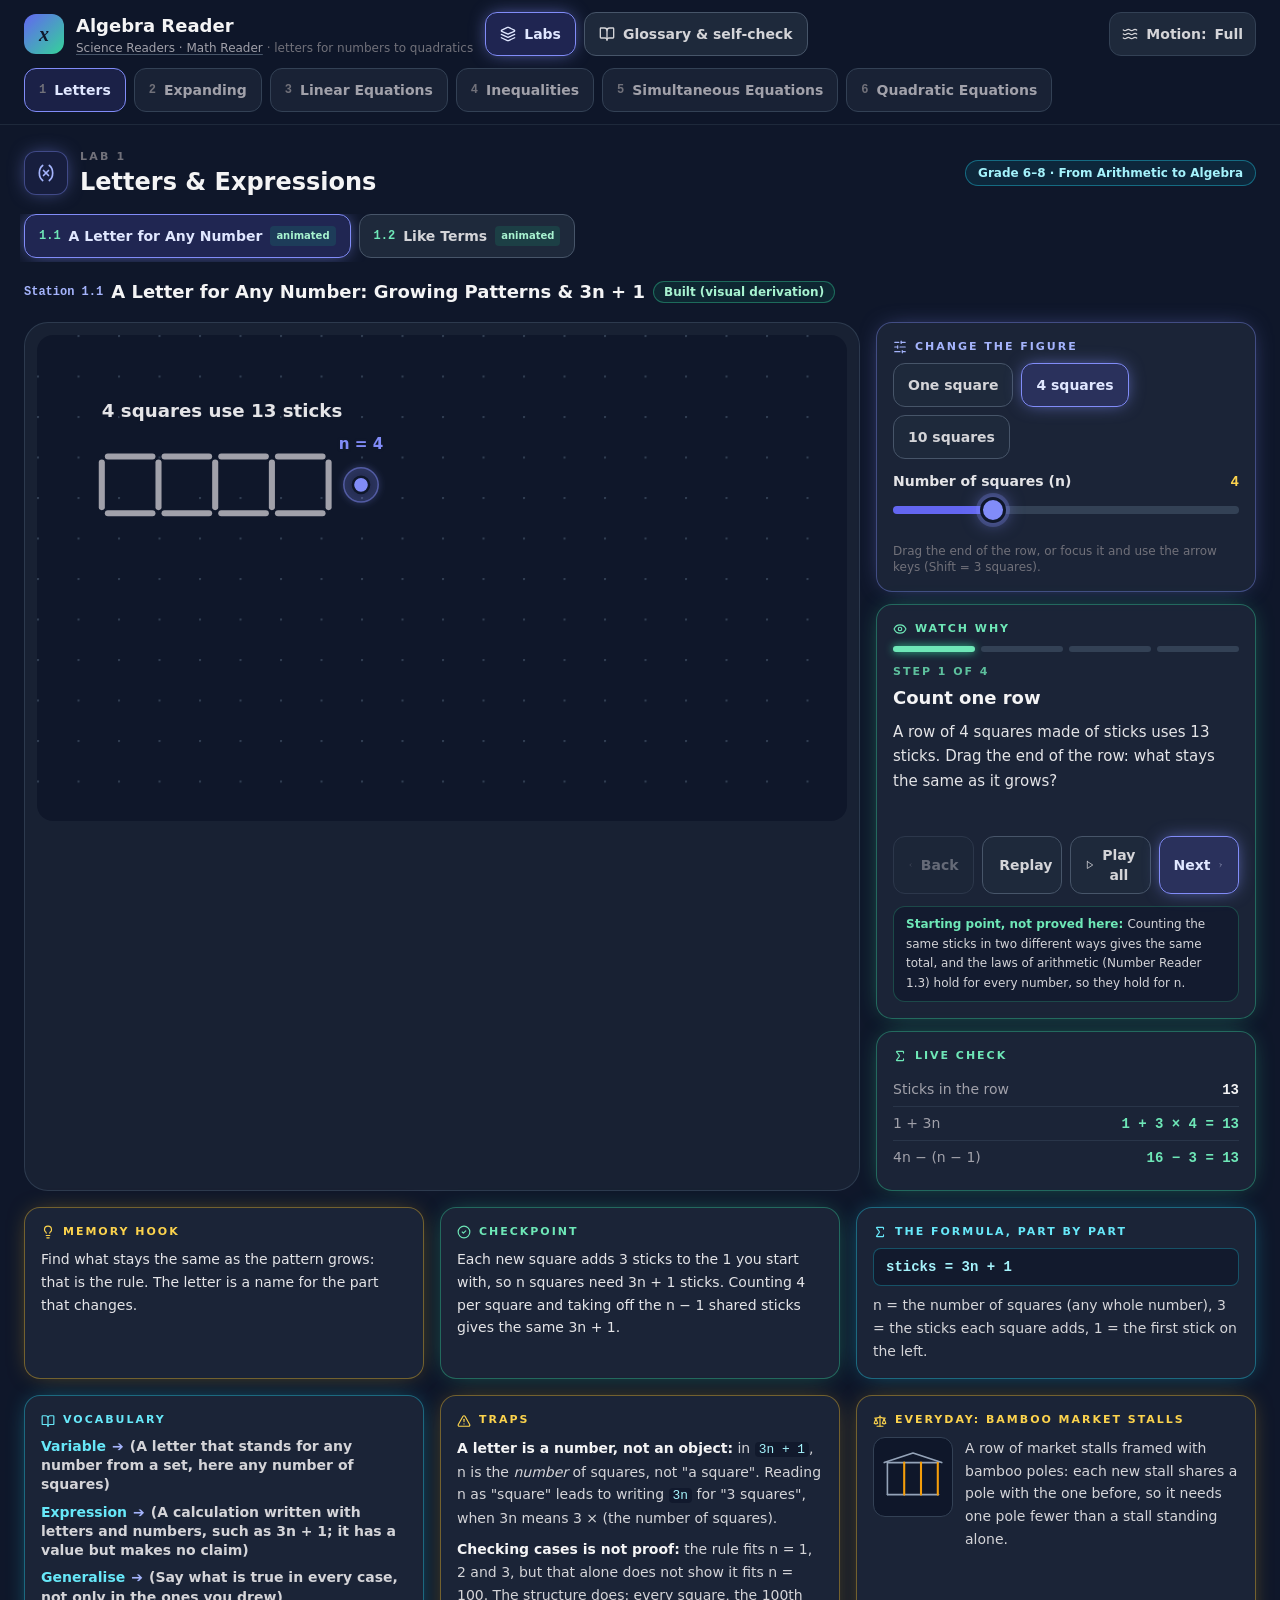
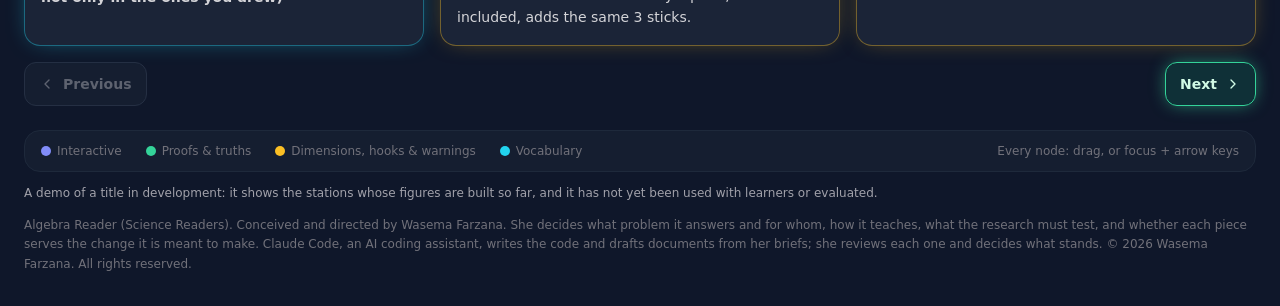
==== math/algebra/index.html @ cfe29013 "Math Reader: the Mathematics wing's front door, with Number Reader and Algebra Reader demos A static" ====
<!doctype html>
<html lang="en">
  <head>
    <meta charset="UTF-8" />
    <meta name="viewport" content="width=device-width, initial-scale=1.0" />
    <meta http-equiv="Content-Security-Policy" content="default-src 'self'; script-src 'self'; style-src 'self' 'unsafe-inline'; img-src 'self' data:; font-src 'self'; connect-src 'none'; base-uri 'none'; form-action 'none'" />
    <meta name="referrer" content="strict-origin-when-cross-origin" />
    <meta name="description" content="Algebra from a letter for any number to the quadratic formula, each rule proved on a figure the learner moves. A Science Readers title." />
    <title>Algebra Reader</title>
    <script type="module" crossorigin src="./assets/index-DvuevDBi.js"></script>
    <link rel="stylesheet" crossorigin href="./assets/index-qcozsi7l.css">
  </head>
  <body class="bg-slate-900">
    <div id="root"></div>
  </body>
</html>
---- math/algebra/assets/index-qcozsi7l.css ----
*,:before,:after{--tw-border-spacing-x: 0;--tw-border-spacing-y: 0;--tw-translate-x: 0;--tw-translate-y: 0;--tw-rotate: 0;--tw-skew-x: 0;--tw-skew-y: 0;--tw-scale-x: 1;--tw-scale-y: 1;--tw-pan-x: ;--tw-pan-y: ;--tw-pinch-zoom: ;--tw-scroll-snap-strictness: proximity;--tw-gradient-from-position: ;--tw-gradient-via-position: ;--tw-gradient-to-position: ;--tw-ordinal: ;--tw-slashed-zero: ;--tw-numeric-figure: ;--tw-numeric-spacing: ;--tw-numeric-fraction: ;--tw-ring-inset: ;--tw-ring-offset-width: 0px;--tw-ring-offset-color: #fff;--tw-ring-color: rgb(59 130 246 / .5);--tw-ring-offset-shadow: 0 0 #0000;--tw-ring-shadow: 0 0 #0000;--tw-shadow: 0 0 #0000;--tw-shadow-colored: 0 0 #0000;--tw-blur: ;--tw-brightness: ;--tw-contrast: ;--tw-grayscale: ;--tw-hue-rotate: ;--tw-invert: ;--tw-saturate: ;--tw-sepia: ;--tw-drop-shadow: ;--tw-backdrop-blur: ;--tw-backdrop-brightness: ;--tw-backdrop-contrast: ;--tw-backdrop-grayscale: ;--tw-backdrop-hue-rotate: ;--tw-backdrop-invert: ;--tw-backdrop-opacity: ;--tw-backdrop-saturate: ;--tw-backdrop-sepia: ;--tw-contain-size: ;--tw-contain-layout: ;--tw-contain-paint: ;--tw-contain-style: }::backdrop{--tw-border-spacing-x: 0;--tw-border-spacing-y: 0;--tw-translate-x: 0;--tw-translate-y: 0;--tw-rotate: 0;--tw-skew-x: 0;--tw-skew-y: 0;--tw-scale-x: 1;--tw-scale-y: 1;--tw-pan-x: ;--tw-pan-y: ;--tw-pinch-zoom: ;--tw-scroll-snap-strictness: proximity;--tw-gradient-from-position: ;--tw-gradient-via-position: ;--tw-gradient-to-position: ;--tw-ordinal: ;--tw-slashed-zero: ;--tw-numeric-figure: ;--tw-numeric-spacing: ;--tw-numeric-fraction: ;--tw-ring-inset: ;--tw-ring-offset-width: 0px;--tw-ring-offset-color: #fff;--tw-ring-color: rgb(59 130 246 / .5);--tw-ring-offset-shadow: 0 0 #0000;--tw-ring-shadow: 0 0 #0000;--tw-shadow: 0 0 #0000;--tw-shadow-colored: 0 0 #0000;--tw-blur: ;--tw-brightness: ;--tw-contrast: ;--tw-grayscale: ;--tw-hue-rotate: ;--tw-invert: ;--tw-saturate: ;--tw-sepia: ;--tw-drop-shadow: ;--tw-backdrop-blur: ;--tw-backdrop-brightness: ;--tw-backdrop-contrast: ;--tw-backdrop-grayscale: ;--tw-backdrop-hue-rotate: ;--tw-backdrop-invert: ;--tw-backdrop-opacity: ;--tw-backdrop-saturate: ;--tw-backdrop-sepia: ;--tw-contain-size: ;--tw-contain-layout: ;--tw-contain-paint: ;--tw-contain-style: }*,:before,:after{box-sizing:border-box;border-width:0;border-style:solid;border-color:#e5e7eb}:before,:after{--tw-content: ""}html,:host{line-height:1.5;-webkit-text-size-adjust:100%;-moz-tab-size:4;-o-tab-size:4;tab-size:4;font-family:ui-sans-serif,system-ui,sans-serif,"Apple Color Emoji","Segoe UI Emoji",Segoe UI Symbol,"Noto Color Emoji";font-feature-settings:normal;font-variation-settings:normal;-webkit-tap-highlight-color:transparent}body{margin:0;line-height:inherit}hr{height:0;color:inherit;border-top-width:1px}abbr:where([title]){-webkit-text-decoration:underline dotted;text-decoration:underline dotted}h1,h2,h3,h4,h5,h6{font-size:inherit;font-weight:inherit}a{color:inherit;text-decoration:inherit}b,strong{font-weight:bolder}code,kbd,samp,pre{font-family:ui-monospace,SFMono-Regular,Menlo,Monaco,Consolas,Liberation Mono,Courier New,monospace;font-feature-settings:normal;font-variation-settings:normal;font-size:1em}small{font-size:80%}sub,sup{font-size:75%;line-height:0;position:relative;vertical-align:baseline}sub{bottom:-.25em}sup{top:-.5em}table{text-indent:0;border-color:inherit;border-collapse:collapse}button,input,optgroup,select,textarea{font-family:inherit;font-feature-settings:inherit;font-variation-settings:inherit;font-size:100%;font-weight:inherit;line-height:inherit;letter-spacing:inherit;color:inherit;margin:0;padding:0}button,select{text-transform:none}button,input:where([type=button]),input:where([type=reset]),input:where([type=submit]){-webkit-appearance:button;background-color:transparent;background-image:none}:-moz-focusring{outline:auto}:-moz-ui-invalid{box-shadow:none}progress{vertical-align:baseline}::-webkit-inner-spin-button,::-webkit-outer-spin-button{height:auto}[type=search]{-webkit-appearance:textfield;outline-offset:-2px}::-webkit-search-decoration{-webkit-appearance:none}::-webkit-file-upload-button{-webkit-appearance:button;font:inherit}summary{display:list-item}blockquote,dl,dd,h1,h2,h3,h4,h5,h6,hr,figure,p,pre{margin:0}fieldset{margin:0;padding:0}legend{padding:0}ol,ul,menu{list-style:none;margin:0;padding:0}dialog{padding:0}textarea{resize:vertical}input::-moz-placeholder,textarea::-moz-placeholder{opacity:1;color:#9ca3af}input::placeholder,textarea::placeholder{opacity:1;color:#9ca3af}button,[role=button]{cursor:pointer}:disabled{cursor:default}img,svg,video,canvas,audio,iframe,embed,object{display:block;vertical-align:middle}img,video{max-width:100%;height:auto}[hidden]:where(:not([hidden=until-found])){display:none}.sr-only{position:absolute;width:1px;height:1px;padding:0;margin:-1px;overflow:hidden;clip:rect(0,0,0,0);white-space:nowrap;border-width:0}.pointer-events-none{pointer-events:none}.pointer-events-auto{pointer-events:auto}.fixed{position:fixed}.sticky{position:sticky}.bottom-4{bottom:1rem}.left-1\/2{left:50%}.top-0{top:0}.z-40{z-index:40}.z-\[60\]{z-index:60}.-mx-1{margin-left:-.25rem;margin-right:-.25rem}.mx-auto{margin-left:auto;margin-right:auto}.mb-1{margin-bottom:.25rem}.mb-2{margin-bottom:.5rem}.mb-3{margin-bottom:.75rem}.mb-4{margin-bottom:1rem}.ml-auto{margin-left:auto}.mt-0\.5{margin-top:.125rem}.mt-1{margin-top:.25rem}.mt-2{margin-top:.5rem}.mt-3{margin-top:.75rem}.mt-4{margin-top:1rem}.block{display:block}.inline{display:inline}.flex{display:flex}.inline-flex{display:inline-flex}.table{display:table}.grid{display:grid}.hidden{display:none}.h-1\.5{height:.375rem}.h-10{height:2.5rem}.h-11{height:2.75rem}.h-16{height:4rem}.h-2\.5{height:.625rem}.h-20{height:5rem}.h-3\.5{height:.875rem}.h-4{height:1rem}.h-5{height:1.25rem}.h-auto{height:auto}.min-h-\[44px\]{min-height:44px}.min-h-\[6\.5rem\]{min-height:6.5rem}.min-h-screen{min-height:100vh}.w-10{width:2.5rem}.w-11{width:2.75rem}.w-16{width:4rem}.w-2\.5{width:.625rem}.w-20{width:5rem}.w-3\.5{width:.875rem}.w-4{width:1rem}.w-5{width:1.25rem}.w-64{width:16rem}.w-\[min\(92vw\,380px\)\]{width:min(92vw,380px)}.w-full{width:100%}.min-w-0{min-width:0px}.min-w-max{min-width:-moz-max-content;min-width:max-content}.max-w-3xl{max-width:48rem}.max-w-\[1400px\]{max-width:1400px}.flex-1{flex:1 1 0%}.shrink{flex-shrink:1}.shrink-0{flex-shrink:0}.-translate-x-1\/2{--tw-translate-x: -50%;transform:translate(var(--tw-translate-x),var(--tw-translate-y)) rotate(var(--tw-rotate)) skew(var(--tw-skew-x)) skewY(var(--tw-skew-y)) scaleX(var(--tw-scale-x)) scaleY(var(--tw-scale-y))}.transform{transform:translate(var(--tw-translate-x),var(--tw-translate-y)) rotate(var(--tw-rotate)) skew(var(--tw-skew-x)) skewY(var(--tw-skew-y)) scaleX(var(--tw-scale-x)) scaleY(var(--tw-scale-y))}.select-none{-webkit-user-select:none;-moz-user-select:none;user-select:none}.grid-cols-2{grid-template-columns:repeat(2,minmax(0,1fr))}.flex-col{flex-direction:column}.flex-wrap{flex-wrap:wrap}.items-start{align-items:flex-start}.items-end{align-items:flex-end}.items-center{align-items:center}.items-baseline{align-items:baseline}.justify-center{justify-content:center}.justify-between{justify-content:space-between}.gap-1\.5{gap:.375rem}.gap-2{gap:.5rem}.gap-3{gap:.75rem}.gap-4{gap:1rem}.gap-6{gap:1.5rem}.gap-x-6{-moz-column-gap:1.5rem;column-gap:1.5rem}.gap-y-1{row-gap:.25rem}.gap-y-2{row-gap:.5rem}.space-y-1\.5>:not([hidden])~:not([hidden]){--tw-space-y-reverse: 0;margin-top:calc(.375rem * calc(1 - var(--tw-space-y-reverse)));margin-bottom:calc(.375rem * var(--tw-space-y-reverse))}.space-y-2>:not([hidden])~:not([hidden]){--tw-space-y-reverse: 0;margin-top:calc(.5rem * calc(1 - var(--tw-space-y-reverse)));margin-bottom:calc(.5rem * var(--tw-space-y-reverse))}.space-y-3>:not([hidden])~:not([hidden]){--tw-space-y-reverse: 0;margin-top:calc(.75rem * calc(1 - var(--tw-space-y-reverse)));margin-bottom:calc(.75rem * var(--tw-space-y-reverse))}.space-y-4>:not([hidden])~:not([hidden]){--tw-space-y-reverse: 0;margin-top:calc(1rem * calc(1 - var(--tw-space-y-reverse)));margin-bottom:calc(1rem * var(--tw-space-y-reverse))}.overflow-x-auto{overflow-x:auto}.rounded{border-radius:.25rem}.rounded-2xl{border-radius:1rem}.rounded-3xl{border-radius:1.5rem}.rounded-full{border-radius:9999px}.rounded-lg{border-radius:.5rem}.rounded-xl{border-radius:.75rem}.border{border-width:1px}.border-b{border-bottom-width:1px}.border-dashed{border-style:dashed}.border-amber-400{--tw-border-opacity: 1;border-color:rgb(251 191 36 / var(--tw-border-opacity, 1))}.border-amber-400\/40{border-color:#fbbf2466}.border-amber-400\/60{border-color:#fbbf2499}.border-cyan-400{--tw-border-opacity: 1;border-color:rgb(34 211 238 / var(--tw-border-opacity, 1))}.border-cyan-400\/30{border-color:#22d3ee4d}.border-cyan-400\/40{border-color:#22d3ee66}.border-emerald-400{--tw-border-opacity: 1;border-color:rgb(52 211 153 / var(--tw-border-opacity, 1))}.border-emerald-400\/25{border-color:#34d39940}.border-emerald-400\/30{border-color:#34d3994d}.border-emerald-400\/40{border-color:#34d39966}.border-emerald-400\/60{border-color:#34d39999}.border-indigo-400{--tw-border-opacity: 1;border-color:rgb(129 140 248 / var(--tw-border-opacity, 1))}.border-indigo-400\/40{border-color:#818cf866}.border-rose-400\/40{border-color:#fb718566}.border-slate-600{--tw-border-opacity: 1;border-color:rgb(71 85 105 / var(--tw-border-opacity, 1))}.border-slate-700{--tw-border-opacity: 1;border-color:rgb(51 65 85 / var(--tw-border-opacity, 1))}.border-slate-700\/60{border-color:#33415599}.border-slate-700\/80{border-color:#334155cc}.border-slate-800{--tw-border-opacity: 1;border-color:rgb(30 41 59 / var(--tw-border-opacity, 1))}.bg-amber-400{--tw-bg-opacity: 1;background-color:rgb(251 191 36 / var(--tw-bg-opacity, 1))}.bg-amber-500\/10{background-color:#f59e0b1a}.bg-amber-500\/15{background-color:#f59e0b26}.bg-cyan-400{--tw-bg-opacity: 1;background-color:rgb(34 211 238 / var(--tw-bg-opacity, 1))}.bg-cyan-500\/10{background-color:#06b6d41a}.bg-cyan-500\/15{background-color:#06b6d426}.bg-emerald-300{--tw-bg-opacity: 1;background-color:rgb(110 231 183 / var(--tw-bg-opacity, 1))}.bg-emerald-400{--tw-bg-opacity: 1;background-color:rgb(52 211 153 / var(--tw-bg-opacity, 1))}.bg-emerald-500\/10{background-color:#10b9811a}.bg-emerald-500\/15{background-color:#10b98126}.bg-indigo-400{--tw-bg-opacity: 1;background-color:rgb(129 140 248 / var(--tw-bg-opacity, 1))}.bg-indigo-500\/10{background-color:#6366f11a}.bg-indigo-500\/15{background-color:#6366f126}.bg-indigo-500\/20{background-color:#6366f133}.bg-rose-500\/10{background-color:#f43f5e1a}.bg-slate-700{--tw-bg-opacity: 1;background-color:rgb(51 65 85 / var(--tw-bg-opacity, 1))}.bg-slate-800{--tw-bg-opacity: 1;background-color:rgb(30 41 59 / var(--tw-bg-opacity, 1))}.bg-slate-800\/40{background-color:#1e293b66}.bg-slate-800\/50{background-color:#1e293b80}.bg-slate-800\/60{background-color:#1e293b99}.bg-slate-800\/70{background-color:#1e293bb3}.bg-slate-800\/80{background-color:#1e293bcc}.bg-slate-800\/95{background-color:#1e293bf2}.bg-slate-900{--tw-bg-opacity: 1;background-color:rgb(15 23 42 / var(--tw-bg-opacity, 1))}.bg-slate-900\/60{background-color:#0f172a99}.bg-slate-900\/70{background-color:#0f172ab3}.bg-slate-900\/80{background-color:#0f172acc}.bg-slate-900\/90{background-color:#0f172ae6}.bg-gradient-to-br{background-image:linear-gradient(to bottom right,var(--tw-gradient-stops))}.from-indigo-500{--tw-gradient-from: #6366f1 var(--tw-gradient-from-position);--tw-gradient-to: rgb(99 102 241 / 0) var(--tw-gradient-to-position);--tw-gradient-stops: var(--tw-gradient-from), var(--tw-gradient-to)}.to-emerald-400{--tw-gradient-to: #34d399 var(--tw-gradient-to-position)}.p-1{padding:.25rem}.p-2{padding:.5rem}.p-3{padding:.75rem}.p-4{padding:1rem}.p-5{padding:1.25rem}.px-1{padding-left:.25rem;padding-right:.25rem}.px-1\.5{padding-left:.375rem;padding-right:.375rem}.px-2\.5{padding-left:.625rem;padding-right:.625rem}.px-3{padding-left:.75rem;padding-right:.75rem}.px-3\.5{padding-left:.875rem;padding-right:.875rem}.px-4{padding-left:1rem;padding-right:1rem}.py-0\.5{padding-top:.125rem;padding-bottom:.125rem}.py-1{padding-top:.25rem;padding-bottom:.25rem}.py-1\.5{padding-top:.375rem;padding-bottom:.375rem}.py-2{padding-top:.5rem;padding-bottom:.5rem}.py-3{padding-top:.75rem;padding-bottom:.75rem}.py-6{padding-top:1.5rem;padding-bottom:1.5rem}.pb-1{padding-bottom:.25rem}.pb-3{padding-bottom:.75rem}.pb-8{padding-bottom:2rem}.text-left{text-align:left}.font-mono{font-family:ui-monospace,SFMono-Regular,Menlo,Monaco,Consolas,Liberation Mono,Courier New,monospace}.font-serif{font-family:ui-serif,Georgia,Cambria,Times New Roman,Times,serif}.text-\[0\.92em\]{font-size:.92em}.text-\[10px\]{font-size:10px}.text-\[11px\]{font-size:11px}.text-\[15px\]{font-size:15px}.text-base{font-size:1rem;line-height:1.5rem}.text-lg{font-size:1.125rem;line-height:1.75rem}.text-sm{font-size:.875rem;line-height:1.25rem}.text-xl{font-size:1.25rem;line-height:1.75rem}.text-xs{font-size:.75rem;line-height:1rem}.font-bold{font-weight:700}.font-semibold{font-weight:600}.uppercase{text-transform:uppercase}.italic{font-style:italic}.leading-relaxed{line-height:1.625}.leading-snug{line-height:1.375}.leading-tight{line-height:1.25}.tracking-\[0\.18em\]{letter-spacing:.18em}.tracking-\[0\.2em\]{letter-spacing:.2em}.text-amber-100{--tw-text-opacity: 1;color:rgb(254 243 199 / var(--tw-text-opacity, 1))}.text-amber-200{--tw-text-opacity: 1;color:rgb(253 230 138 / var(--tw-text-opacity, 1))}.text-amber-300{--tw-text-opacity: 1;color:rgb(252 211 77 / var(--tw-text-opacity, 1))}.text-cyan-100{--tw-text-opacity: 1;color:rgb(207 250 254 / var(--tw-text-opacity, 1))}.text-cyan-200{--tw-text-opacity: 1;color:rgb(165 243 252 / var(--tw-text-opacity, 1))}.text-cyan-300{--tw-text-opacity: 1;color:rgb(103 232 249 / var(--tw-text-opacity, 1))}.text-emerald-100{--tw-text-opacity: 1;color:rgb(209 250 229 / var(--tw-text-opacity, 1))}.text-emerald-100\/90{color:#d1fae5e6}.text-emerald-200{--tw-text-opacity: 1;color:rgb(167 243 208 / var(--tw-text-opacity, 1))}.text-emerald-300{--tw-text-opacity: 1;color:rgb(110 231 183 / var(--tw-text-opacity, 1))}.text-emerald-300\/80{color:#6ee7b7cc}.text-indigo-100{--tw-text-opacity: 1;color:rgb(224 231 255 / var(--tw-text-opacity, 1))}.text-indigo-200{--tw-text-opacity: 1;color:rgb(199 210 254 / var(--tw-text-opacity, 1))}.text-indigo-300{--tw-text-opacity: 1;color:rgb(165 180 252 / var(--tw-text-opacity, 1))}.text-rose-100{--tw-text-opacity: 1;color:rgb(255 228 230 / var(--tw-text-opacity, 1))}.text-rose-300{--tw-text-opacity: 1;color:rgb(253 164 175 / var(--tw-text-opacity, 1))}.text-slate-900{--tw-text-opacity: 1;color:rgb(15 23 42 / var(--tw-text-opacity, 1))}.text-zinc-100{--tw-text-opacity: 1;color:rgb(244 244 245 / var(--tw-text-opacity, 1))}.text-zinc-200{--tw-text-opacity: 1;color:rgb(228 228 231 / var(--tw-text-opacity, 1))}.text-zinc-300{--tw-text-opacity: 1;color:rgb(212 212 216 / var(--tw-text-opacity, 1))}.text-zinc-400{--tw-text-opacity: 1;color:rgb(161 161 170 / var(--tw-text-opacity, 1))}.text-zinc-500{--tw-text-opacity: 1;color:rgb(113 113 122 / var(--tw-text-opacity, 1))}.underline{text-decoration-line:underline}.decoration-slate-600{text-decoration-color:#475569}.underline-offset-2{text-underline-offset:2px}.antialiased{-webkit-font-smoothing:antialiased;-moz-osx-font-smoothing:grayscale}.opacity-70{opacity:.7}.shadow-\[0_0_18px_-4px_rgba\(129\,140\,248\,0\.8\)\]{--tw-shadow: 0 0 18px -4px rgba(129,140,248,.8);--tw-shadow-colored: 0 0 18px -4px var(--tw-shadow-color);box-shadow:var(--tw-ring-offset-shadow, 0 0 #0000),var(--tw-ring-shadow, 0 0 #0000),var(--tw-shadow)}.shadow-\[0_0_18px_-4px_rgba\(251\,191\,36\,0\.7\)\]{--tw-shadow: 0 0 18px -4px rgba(251,191,36,.7);--tw-shadow-colored: 0 0 18px -4px var(--tw-shadow-color);box-shadow:var(--tw-ring-offset-shadow, 0 0 #0000),var(--tw-ring-shadow, 0 0 #0000),var(--tw-shadow)}.shadow-\[0_0_18px_-4px_rgba\(34\,211\,238\,0\.8\)\]{--tw-shadow: 0 0 18px -4px rgba(34,211,238,.8);--tw-shadow-colored: 0 0 18px -4px var(--tw-shadow-color);box-shadow:var(--tw-ring-offset-shadow, 0 0 #0000),var(--tw-ring-shadow, 0 0 #0000),var(--tw-shadow)}.shadow-\[0_0_18px_-4px_rgba\(52\,211\,153\,0\.8\)\]{--tw-shadow: 0 0 18px -4px rgba(52,211,153,.8);--tw-shadow-colored: 0 0 18px -4px var(--tw-shadow-color);box-shadow:var(--tw-ring-offset-shadow, 0 0 #0000),var(--tw-ring-shadow, 0 0 #0000),var(--tw-shadow)}.shadow-\[0_0_20px_-6px_rgba\(129\,140\,248\,0\.8\)\]{--tw-shadow: 0 0 20px -6px rgba(129,140,248,.8);--tw-shadow-colored: 0 0 20px -6px var(--tw-shadow-color);box-shadow:var(--tw-ring-offset-shadow, 0 0 #0000),var(--tw-ring-shadow, 0 0 #0000),var(--tw-shadow)}.shadow-\[0_0_24px_-10px_rgba\(129\,140\,248\,0\.7\)\]{--tw-shadow: 0 0 24px -10px rgba(129,140,248,.7);--tw-shadow-colored: 0 0 24px -10px var(--tw-shadow-color);box-shadow:var(--tw-ring-offset-shadow, 0 0 #0000),var(--tw-ring-shadow, 0 0 #0000),var(--tw-shadow)}.shadow-\[0_0_24px_-10px_rgba\(251\,191\,36\,0\.6\)\]{--tw-shadow: 0 0 24px -10px rgba(251,191,36,.6);--tw-shadow-colored: 0 0 24px -10px var(--tw-shadow-color);box-shadow:var(--tw-ring-offset-shadow, 0 0 #0000),var(--tw-ring-shadow, 0 0 #0000),var(--tw-shadow)}.shadow-\[0_0_24px_-10px_rgba\(34\,211\,238\,0\.7\)\]{--tw-shadow: 0 0 24px -10px rgba(34,211,238,.7);--tw-shadow-colored: 0 0 24px -10px var(--tw-shadow-color);box-shadow:var(--tw-ring-offset-shadow, 0 0 #0000),var(--tw-ring-shadow, 0 0 #0000),var(--tw-shadow)}.shadow-\[0_0_24px_-10px_rgba\(52\,211\,153\,0\.7\)\]{--tw-shadow: 0 0 24px -10px rgba(52,211,153,.7);--tw-shadow-colored: 0 0 24px -10px var(--tw-shadow-color);box-shadow:var(--tw-ring-offset-shadow, 0 0 #0000),var(--tw-ring-shadow, 0 0 #0000),var(--tw-shadow)}.shadow-\[0_0_30px_-6px_rgba\(52\,211\,153\,0\.55\)\]{--tw-shadow: 0 0 30px -6px rgba(52,211,153,.55);--tw-shadow-colored: 0 0 30px -6px var(--tw-shadow-color);box-shadow:var(--tw-ring-offset-shadow, 0 0 #0000),var(--tw-ring-shadow, 0 0 #0000),var(--tw-shadow)}.shadow-\[0_0_8px_rgba\(52\,211\,153\,0\.9\)\]{--tw-shadow: 0 0 8px rgba(52,211,153,.9);--tw-shadow-colored: 0 0 8px var(--tw-shadow-color);box-shadow:var(--tw-ring-offset-shadow, 0 0 #0000),var(--tw-ring-shadow, 0 0 #0000),var(--tw-shadow)}.outline{outline-style:solid}.blur{--tw-blur: blur(8px);filter:var(--tw-blur) var(--tw-brightness) var(--tw-contrast) var(--tw-grayscale) var(--tw-hue-rotate) var(--tw-invert) var(--tw-saturate) var(--tw-sepia) var(--tw-drop-shadow)}.filter{filter:var(--tw-blur) var(--tw-brightness) var(--tw-contrast) var(--tw-grayscale) var(--tw-hue-rotate) var(--tw-invert) var(--tw-saturate) var(--tw-sepia) var(--tw-drop-shadow)}.backdrop-blur{--tw-backdrop-blur: blur(8px);-webkit-backdrop-filter:var(--tw-backdrop-blur) var(--tw-backdrop-brightness) var(--tw-backdrop-contrast) var(--tw-backdrop-grayscale) var(--tw-backdrop-hue-rotate) var(--tw-backdrop-invert) var(--tw-backdrop-opacity) var(--tw-backdrop-saturate) var(--tw-backdrop-sepia);backdrop-filter:var(--tw-backdrop-blur) var(--tw-backdrop-brightness) var(--tw-backdrop-contrast) var(--tw-backdrop-grayscale) var(--tw-backdrop-hue-rotate) var(--tw-backdrop-invert) var(--tw-backdrop-opacity) var(--tw-backdrop-saturate) var(--tw-backdrop-sepia)}.transition{transition-property:color,background-color,border-color,text-decoration-color,fill,stroke,opacity,box-shadow,transform,filter,backdrop-filter;transition-timing-function:cubic-bezier(.4,0,.2,1);transition-duration:.15s}.ease-in-out{transition-timing-function:cubic-bezier(.4,0,.2,1)}.placeholder\:text-zinc-500::-moz-placeholder{--tw-text-opacity: 1;color:rgb(113 113 122 / var(--tw-text-opacity, 1))}.placeholder\:text-zinc-500::placeholder{--tw-text-opacity: 1;color:rgb(113 113 122 / var(--tw-text-opacity, 1))}.last\:border-b-0:last-child{border-bottom-width:0px}.hover\:border-slate-500:hover{--tw-border-opacity: 1;border-color:rgb(100 116 139 / var(--tw-border-opacity, 1))}.hover\:border-slate-600:hover{--tw-border-opacity: 1;border-color:rgb(71 85 105 / var(--tw-border-opacity, 1))}.hover\:bg-slate-700:hover{--tw-bg-opacity: 1;background-color:rgb(51 65 85 / var(--tw-bg-opacity, 1))}.hover\:text-zinc-100:hover{--tw-text-opacity: 1;color:rgb(244 244 245 / var(--tw-text-opacity, 1))}.hover\:text-zinc-200:hover{--tw-text-opacity: 1;color:rgb(228 228 231 / var(--tw-text-opacity, 1))}.focus\:border-cyan-400:focus{--tw-border-opacity: 1;border-color:rgb(34 211 238 / var(--tw-border-opacity, 1))}.focus\:outline-none:focus{outline:2px solid transparent;outline-offset:2px}.focus-visible\:ring-2:focus-visible{--tw-ring-offset-shadow: var(--tw-ring-inset) 0 0 0 var(--tw-ring-offset-width) var(--tw-ring-offset-color);--tw-ring-shadow: var(--tw-ring-inset) 0 0 0 calc(2px + var(--tw-ring-offset-width)) var(--tw-ring-color);box-shadow:var(--tw-ring-offset-shadow),var(--tw-ring-shadow),var(--tw-shadow, 0 0 #0000)}.focus-visible\:ring-indigo-400:focus-visible{--tw-ring-opacity: 1;--tw-ring-color: rgb(129 140 248 / var(--tw-ring-opacity, 1))}.focus-visible\:ring-zinc-200:focus-visible{--tw-ring-opacity: 1;--tw-ring-color: rgb(228 228 231 / var(--tw-ring-opacity, 1))}.disabled\:cursor-not-allowed:disabled{cursor:not-allowed}.disabled\:opacity-40:disabled{opacity:.4}@media (min-width: 640px){.sm\:left-6{left:1.5rem}.sm\:inline{display:inline}.sm\:translate-x-0{--tw-translate-x: 0px;transform:translate(var(--tw-translate-x),var(--tw-translate-y)) rotate(var(--tw-rotate)) skew(var(--tw-skew-x)) skewY(var(--tw-skew-y)) scaleX(var(--tw-scale-x)) scaleY(var(--tw-scale-y))}.sm\:grid-cols-4{grid-template-columns:repeat(4,minmax(0,1fr))}.sm\:p-3{padding:.75rem}.sm\:px-6{padding-left:1.5rem;padding-right:1.5rem}.sm\:text-2xl{font-size:1.5rem;line-height:2rem}.sm\:text-lg{font-size:1.125rem;line-height:1.75rem}}@media (min-width: 768px){.md\:grid-cols-2{grid-template-columns:repeat(2,minmax(0,1fr))}}@media (min-width: 1024px){.lg\:grid-cols-\[minmax\(0\,7fr\)_minmax\(0\,5fr\)\]{grid-template-columns:minmax(0,7fr) minmax(0,5fr)}}@media (min-width: 1280px){.xl\:grid-cols-3{grid-template-columns:repeat(3,minmax(0,1fr))}.xl\:grid-cols-\[minmax\(0\,1fr\)_380px\]{grid-template-columns:minmax(0,1fr) 380px}}
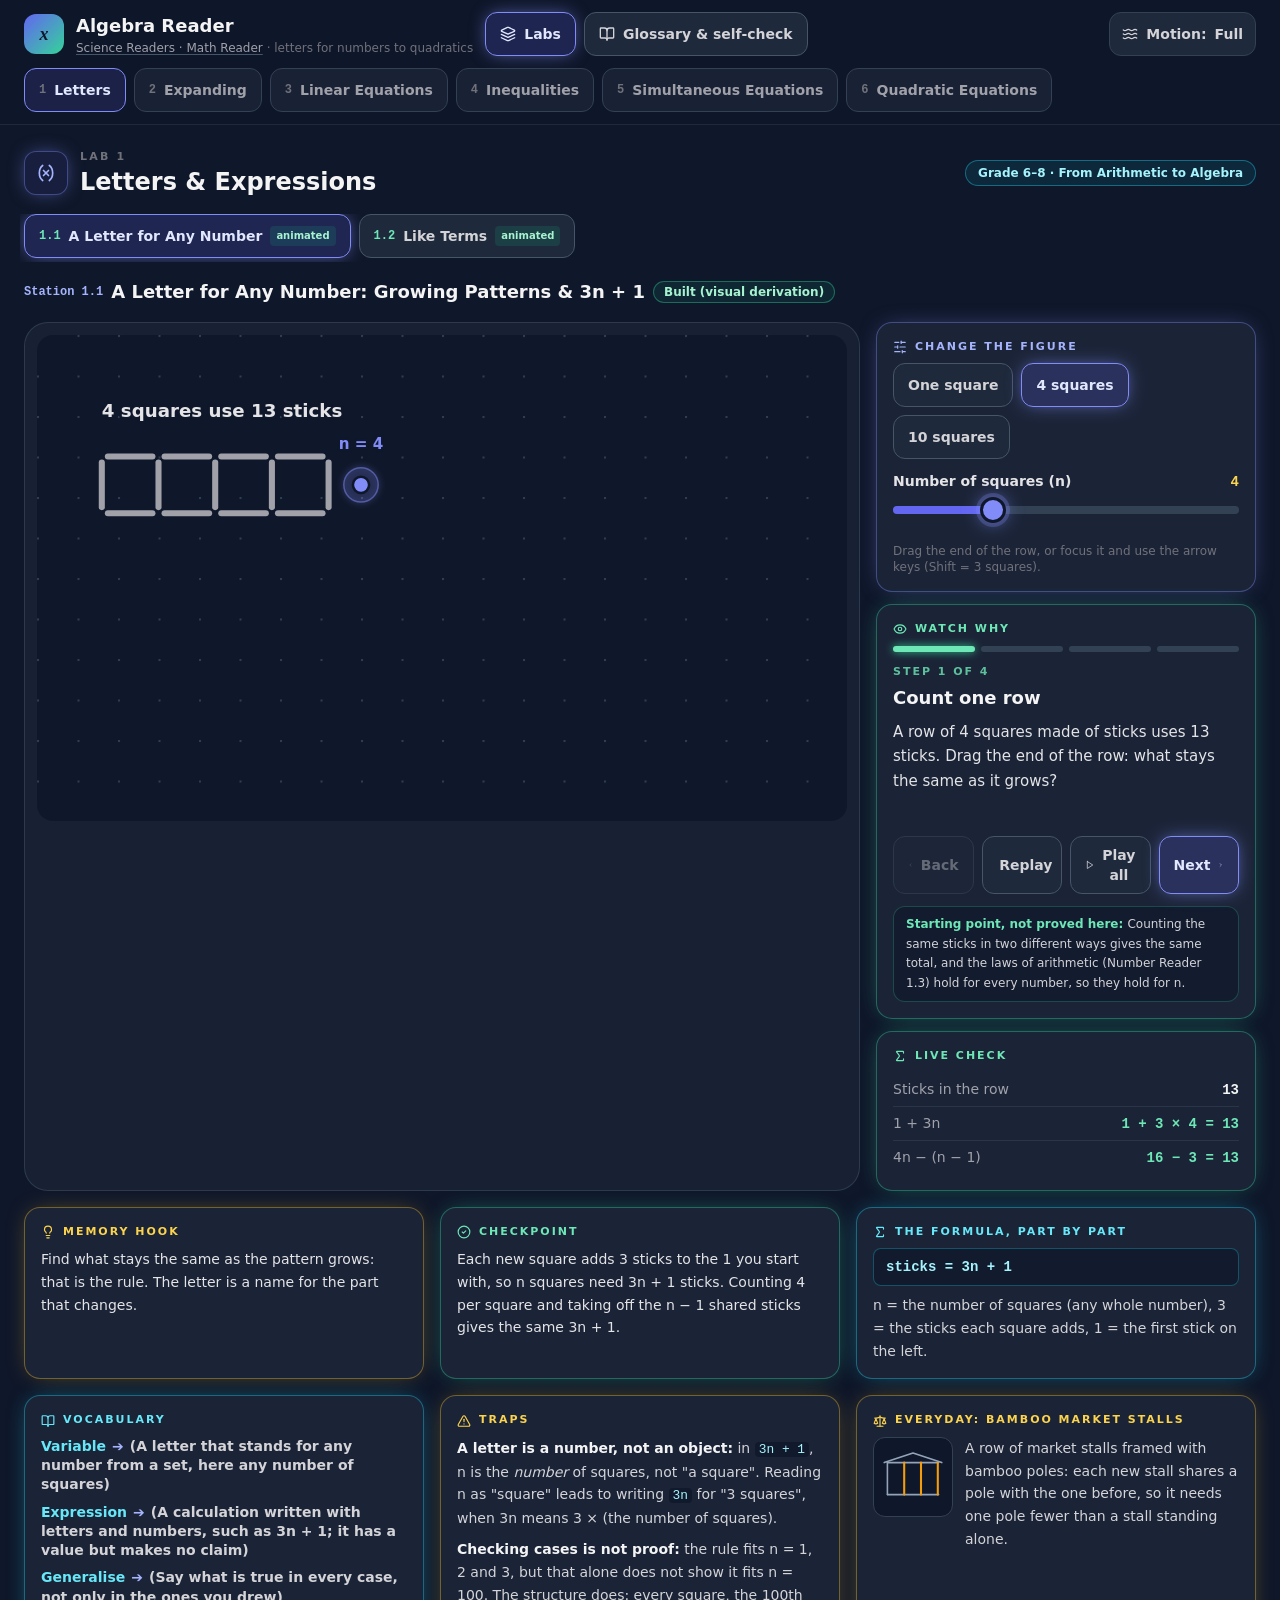
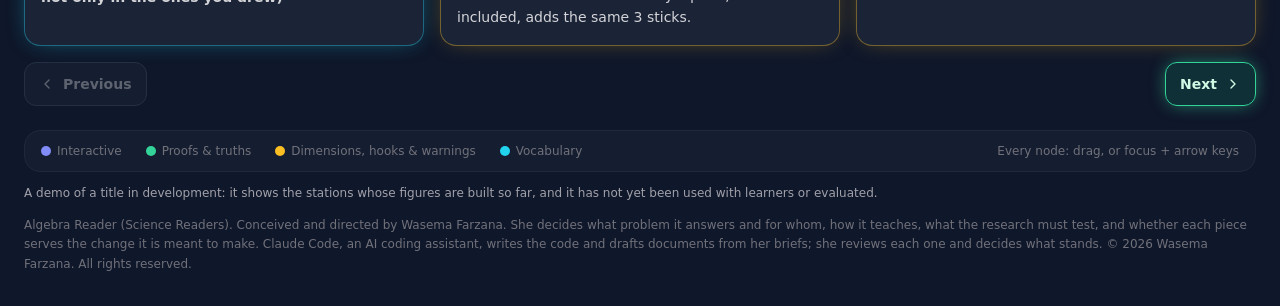
==== commit 4fa9759c: "Math Reader: Number and Algebra demos rebuilt on the Reader kit Both titles now run on the shared Re" ====
--- a/math/algebra/index.html
+++ b/math/algebra/index.html
@@ -7,8 +7,8 @@
     <meta name="referrer" content="strict-origin-when-cross-origin" />
     <meta name="description" content="Algebra from a letter for any number to the quadratic formula, each rule proved on a figure the learner moves. A Science Readers title." />
     <title>Algebra Reader</title>
-    <script type="module" crossorigin src="./assets/index-DvuevDBi.js"></script>
-    <link rel="stylesheet" crossorigin href="./assets/index-qcozsi7l.css">
+    <script type="module" crossorigin src="./assets/index-BK4jazuy.js"></script>
+    <link rel="stylesheet" crossorigin href="./assets/index-CtZpb803.css">
   </head>
   <body class="bg-slate-900">
     <div id="root"></div>
--- a/math/algebra/assets/index-CtZpb803.css
+++ b/math/algebra/assets/index-CtZpb803.css
@@ -0,0 +1 @@
+*,:before,:after{--tw-border-spacing-x: 0;--tw-border-spacing-y: 0;--tw-translate-x: 0;--tw-translate-y: 0;--tw-rotate: 0;--tw-skew-x: 0;--tw-skew-y: 0;--tw-scale-x: 1;--tw-scale-y: 1;--tw-pan-x: ;--tw-pan-y: ;--tw-pinch-zoom: ;--tw-scroll-snap-strictness: proximity;--tw-gradient-from-position: ;--tw-gradient-via-position: ;--tw-gradient-to-position: ;--tw-ordinal: ;--tw-slashed-zero: ;--tw-numeric-figure: ;--tw-numeric-spacing: ;--tw-numeric-fraction: ;--tw-ring-inset: ;--tw-ring-offset-width: 0px;--tw-ring-offset-color: #fff;--tw-ring-color: rgb(59 130 246 / .5);--tw-ring-offset-shadow: 0 0 #0000;--tw-ring-shadow: 0 0 #0000;--tw-shadow: 0 0 #0000;--tw-shadow-colored: 0 0 #0000;--tw-blur: ;--tw-brightness: ;--tw-contrast: ;--tw-grayscale: ;--tw-hue-rotate: ;--tw-invert: ;--tw-saturate: ;--tw-sepia: ;--tw-drop-shadow: ;--tw-backdrop-blur: ;--tw-backdrop-brightness: ;--tw-backdrop-contrast: ;--tw-backdrop-grayscale: ;--tw-backdrop-hue-rotate: ;--tw-backdrop-invert: ;--tw-backdrop-opacity: ;--tw-backdrop-saturate: ;--tw-backdrop-sepia: ;--tw-contain-size: ;--tw-contain-layout: ;--tw-contain-paint: ;--tw-contain-style: }::backdrop{--tw-border-spacing-x: 0;--tw-border-spacing-y: 0;--tw-translate-x: 0;--tw-translate-y: 0;--tw-rotate: 0;--tw-skew-x: 0;--tw-skew-y: 0;--tw-scale-x: 1;--tw-scale-y: 1;--tw-pan-x: ;--tw-pan-y: ;--tw-pinch-zoom: ;--tw-scroll-snap-strictness: proximity;--tw-gradient-from-position: ;--tw-gradient-via-position: ;--tw-gradient-to-position: ;--tw-ordinal: ;--tw-slashed-zero: ;--tw-numeric-figure: ;--tw-numeric-spacing: ;--tw-numeric-fraction: ;--tw-ring-inset: ;--tw-ring-offset-width: 0px;--tw-ring-offset-color: #fff;--tw-ring-color: rgb(59 130 246 / .5);--tw-ring-offset-shadow: 0 0 #0000;--tw-ring-shadow: 0 0 #0000;--tw-shadow: 0 0 #0000;--tw-shadow-colored: 0 0 #0000;--tw-blur: ;--tw-brightness: ;--tw-contrast: ;--tw-grayscale: ;--tw-hue-rotate: ;--tw-invert: ;--tw-saturate: ;--tw-sepia: ;--tw-drop-shadow: ;--tw-backdrop-blur: ;--tw-backdrop-brightness: ;--tw-backdrop-contrast: ;--tw-backdrop-grayscale: ;--tw-backdrop-hue-rotate: ;--tw-backdrop-invert: ;--tw-backdrop-opacity: ;--tw-backdrop-saturate: ;--tw-backdrop-sepia: ;--tw-contain-size: ;--tw-contain-layout: ;--tw-contain-paint: ;--tw-contain-style: }*,:before,:after{box-sizing:border-box;border-width:0;border-style:solid;border-color:#e5e7eb}:before,:after{--tw-content: ""}html,:host{line-height:1.5;-webkit-text-size-adjust:100%;-moz-tab-size:4;-o-tab-size:4;tab-size:4;font-family:ui-sans-serif,system-ui,sans-serif,"Apple Color Emoji","Segoe UI Emoji",Segoe UI Symbol,"Noto Color Emoji";font-feature-settings:normal;font-variation-settings:normal;-webkit-tap-highlight-color:transparent}body{margin:0;line-height:inherit}hr{height:0;color:inherit;border-top-width:1px}abbr:where([title]){-webkit-text-decoration:underline dotted;text-decoration:underline dotted}h1,h2,h3,h4,h5,h6{font-size:inherit;font-weight:inherit}a{color:inherit;text-decoration:inherit}b,strong{font-weight:bolder}code,kbd,samp,pre{font-family:ui-monospace,SFMono-Regular,Menlo,Monaco,Consolas,Liberation Mono,Courier New,monospace;font-feature-settings:normal;font-variation-settings:normal;font-size:1em}small{font-size:80%}sub,sup{font-size:75%;line-height:0;position:relative;vertical-align:baseline}sub{bottom:-.25em}sup{top:-.5em}table{text-indent:0;border-color:inherit;border-collapse:collapse}button,input,optgroup,select,textarea{font-family:inherit;font-feature-settings:inherit;font-variation-settings:inherit;font-size:100%;font-weight:inherit;line-height:inherit;letter-spacing:inherit;color:inherit;margin:0;padding:0}button,select{text-transform:none}button,input:where([type=button]),input:where([type=reset]),input:where([type=submit]){-webkit-appearance:button;background-color:transparent;background-image:none}:-moz-focusring{outline:auto}:-moz-ui-invalid{box-shadow:none}progress{vertical-align:baseline}::-webkit-inner-spin-button,::-webkit-outer-spin-button{height:auto}[type=search]{-webkit-appearance:textfield;outline-offset:-2px}::-webkit-search-decoration{-webkit-appearance:none}::-webkit-file-upload-button{-webkit-appearance:button;font:inherit}summary{display:list-item}blockquote,dl,dd,h1,h2,h3,h4,h5,h6,hr,figure,p,pre{margin:0}fieldset{margin:0;padding:0}legend{padding:0}ol,ul,menu{list-style:none;margin:0;padding:0}dialog{padding:0}textarea{resize:vertical}input::-moz-placeholder,textarea::-moz-placeholder{opacity:1;color:#9ca3af}input::placeholder,textarea::placeholder{opacity:1;color:#9ca3af}button,[role=button]{cursor:pointer}:disabled{cursor:default}img,svg,video,canvas,audio,iframe,embed,object{display:block;vertical-align:middle}img,video{max-width:100%;height:auto}[hidden]:where(:not([hidden=until-found])){display:none}.sr-only{position:absolute;width:1px;height:1px;padding:0;margin:-1px;overflow:hidden;clip:rect(0,0,0,0);white-space:nowrap;border-width:0}.pointer-events-none{pointer-events:none}.pointer-events-auto{pointer-events:auto}.fixed{position:fixed}.sticky{position:sticky}.bottom-4{bottom:1rem}.left-1\/2{left:50%}.top-0{top:0}.z-40{z-index:40}.z-\[60\]{z-index:60}.-mx-1{margin-left:-.25rem;margin-right:-.25rem}.mx-auto{margin-left:auto;margin-right:auto}.mb-1{margin-bottom:.25rem}.mb-2{margin-bottom:.5rem}.mb-3{margin-bottom:.75rem}.mb-4{margin-bottom:1rem}.ml-auto{margin-left:auto}.mt-0\.5{margin-top:.125rem}.mt-1{margin-top:.25rem}.mt-2{margin-top:.5rem}.mt-3{margin-top:.75rem}.mt-4{margin-top:1rem}.block{display:block}.inline{display:inline}.flex{display:flex}.inline-flex{display:inline-flex}.table{display:table}.grid{display:grid}.hidden{display:none}.h-1\.5{height:.375rem}.h-10{height:2.5rem}.h-11{height:2.75rem}.h-16{height:4rem}.h-2\.5{height:.625rem}.h-20{height:5rem}.h-3\.5{height:.875rem}.h-4{height:1rem}.h-5{height:1.25rem}.h-auto{height:auto}.min-h-\[44px\]{min-height:44px}.min-h-\[6\.5rem\]{min-height:6.5rem}.min-h-screen{min-height:100vh}.w-10{width:2.5rem}.w-11{width:2.75rem}.w-16{width:4rem}.w-2\.5{width:.625rem}.w-20{width:5rem}.w-3\.5{width:.875rem}.w-4{width:1rem}.w-5{width:1.25rem}.w-64{width:16rem}.w-\[min\(92vw\,380px\)\]{width:min(92vw,380px)}.w-full{width:100%}.min-w-0{min-width:0px}.min-w-max{min-width:-moz-max-content;min-width:max-content}.max-w-3xl{max-width:48rem}.max-w-\[1400px\]{max-width:1400px}.flex-1{flex:1 1 0%}.shrink{flex-shrink:1}.shrink-0{flex-shrink:0}.-translate-x-1\/2{--tw-translate-x: -50%;transform:translate(var(--tw-translate-x),var(--tw-translate-y)) rotate(var(--tw-rotate)) skew(var(--tw-skew-x)) skewY(var(--tw-skew-y)) scaleX(var(--tw-scale-x)) scaleY(var(--tw-scale-y))}.transform{transform:translate(var(--tw-translate-x),var(--tw-translate-y)) rotate(var(--tw-rotate)) skew(var(--tw-skew-x)) skewY(var(--tw-skew-y)) scaleX(var(--tw-scale-x)) scaleY(var(--tw-scale-y))}.select-none{-webkit-user-select:none;-moz-user-select:none;user-select:none}.grid-cols-2{grid-template-columns:repeat(2,minmax(0,1fr))}.flex-col{flex-direction:column}.flex-wrap{flex-wrap:wrap}.items-start{align-items:flex-start}.items-end{align-items:flex-end}.items-center{align-items:center}.items-baseline{align-items:baseline}.justify-center{justify-content:center}.justify-between{justify-content:space-between}.gap-1\.5{gap:.375rem}.gap-2{gap:.5rem}.gap-3{gap:.75rem}.gap-4{gap:1rem}.gap-6{gap:1.5rem}.gap-x-6{-moz-column-gap:1.5rem;column-gap:1.5rem}.gap-y-1{row-gap:.25rem}.gap-y-2{row-gap:.5rem}.space-y-1\.5>:not([hidden])~:not([hidden]){--tw-space-y-reverse: 0;margin-top:calc(.375rem * calc(1 - var(--tw-space-y-reverse)));margin-bottom:calc(.375rem * var(--tw-space-y-reverse))}.space-y-2>:not([hidden])~:not([hidden]){--tw-space-y-reverse: 0;margin-top:calc(.5rem * calc(1 - var(--tw-space-y-reverse)));margin-bottom:calc(.5rem * var(--tw-space-y-reverse))}.space-y-3>:not([hidden])~:not([hidden]){--tw-space-y-reverse: 0;margin-top:calc(.75rem * calc(1 - var(--tw-space-y-reverse)));margin-bottom:calc(.75rem * var(--tw-space-y-reverse))}.space-y-4>:not([hidden])~:not([hidden]){--tw-space-y-reverse: 0;margin-top:calc(1rem * calc(1 - var(--tw-space-y-reverse)));margin-bottom:calc(1rem * var(--tw-space-y-reverse))}.overflow-x-auto{overflow-x:auto}.rounded{border-radius:.25rem}.rounded-2xl{border-radius:1rem}.rounded-3xl{border-radius:1.5rem}.rounded-full{border-radius:9999px}.rounded-lg{border-radius:.5rem}.rounded-xl{border-radius:.75rem}.border{border-width:1px}.border-b{border-bottom-width:1px}.border-dashed{border-style:dashed}.border-amber-400{--tw-border-opacity: 1;border-color:rgb(251 191 36 / var(--tw-border-opacity, 1))}.border-amber-400\/30{border-color:#fbbf244d}.border-amber-400\/40{border-color:#fbbf2466}.border-amber-400\/60{border-color:#fbbf2499}.border-cyan-400{--tw-border-opacity: 1;border-color:rgb(34 211 238 / var(--tw-border-opacity, 1))}.border-cyan-400\/30{border-color:#22d3ee4d}.border-cyan-400\/40{border-color:#22d3ee66}.border-emerald-400{--tw-border-opacity: 1;border-color:rgb(52 211 153 / var(--tw-border-opacity, 1))}.border-emerald-400\/25{border-color:#34d39940}.border-emerald-400\/30{border-color:#34d3994d}.border-emerald-400\/40{border-color:#34d39966}.border-emerald-400\/60{border-color:#34d39999}.border-indigo-400{--tw-border-opacity: 1;border-color:rgb(129 140 248 / var(--tw-border-opacity, 1))}.border-indigo-400\/40{border-color:#818cf866}.border-rose-400\/40{border-color:#fb718566}.border-slate-600{--tw-border-opacity: 1;border-color:rgb(71 85 105 / var(--tw-border-opacity, 1))}.border-slate-700{--tw-border-opacity: 1;border-color:rgb(51 65 85 / var(--tw-border-opacity, 1))}.border-slate-700\/60{border-color:#33415599}.border-slate-700\/80{border-color:#334155cc}.border-slate-800{--tw-border-opacity: 1;border-color:rgb(30 41 59 / var(--tw-border-opacity, 1))}.bg-amber-400{--tw-bg-opacity: 1;background-color:rgb(251 191 36 / var(--tw-bg-opacity, 1))}.bg-amber-500\/10{background-color:#f59e0b1a}.bg-amber-500\/15{background-color:#f59e0b26}.bg-cyan-400{--tw-bg-opacity: 1;background-color:rgb(34 211 238 / var(--tw-bg-opacity, 1))}.bg-cyan-500\/10{background-color:#06b6d41a}.bg-cyan-500\/15{background-color:#06b6d426}.bg-emerald-300{--tw-bg-opacity: 1;background-color:rgb(110 231 183 / var(--tw-bg-opacity, 1))}.bg-emerald-400{--tw-bg-opacity: 1;background-color:rgb(52 211 153 / var(--tw-bg-opacity, 1))}.bg-emerald-500\/10{background-color:#10b9811a}.bg-emerald-500\/15{background-color:#10b98126}.bg-indigo-400{--tw-bg-opacity: 1;background-color:rgb(129 140 248 / var(--tw-bg-opacity, 1))}.bg-indigo-500\/10{background-color:#6366f11a}.bg-indigo-500\/15{background-color:#6366f126}.bg-indigo-500\/20{background-color:#6366f133}.bg-rose-500\/10{background-color:#f43f5e1a}.bg-slate-700{--tw-bg-opacity: 1;background-color:rgb(51 65 85 / var(--tw-bg-opacity, 1))}.bg-slate-800{--tw-bg-opacity: 1;background-color:rgb(30 41 59 / var(--tw-bg-opacity, 1))}.bg-slate-800\/40{background-color:#1e293b66}.bg-slate-800\/50{background-color:#1e293b80}.bg-slate-800\/60{background-color:#1e293b99}.bg-slate-800\/70{background-color:#1e293bb3}.bg-slate-800\/80{background-color:#1e293bcc}.bg-slate-800\/95{background-color:#1e293bf2}.bg-slate-900{--tw-bg-opacity: 1;background-color:rgb(15 23 42 / var(--tw-bg-opacity, 1))}.bg-slate-900\/60{background-color:#0f172a99}.bg-slate-900\/70{background-color:#0f172ab3}.bg-slate-900\/80{background-color:#0f172acc}.bg-slate-900\/90{background-color:#0f172ae6}.bg-gradient-to-br{background-image:linear-gradient(to bottom right,var(--tw-gradient-stops))}.from-indigo-500{--tw-gradient-from: #6366f1 var(--tw-gradient-from-position);--tw-gradient-to: rgb(99 102 241 / 0) var(--tw-gradient-to-position);--tw-gradient-stops: var(--tw-gradient-from), var(--tw-gradient-to)}.to-cyan-400{--tw-gradient-to: #22d3ee var(--tw-gradient-to-position)}.to-emerald-400{--tw-gradient-to: #34d399 var(--tw-gradient-to-position)}.p-1{padding:.25rem}.p-2{padding:.5rem}.p-3{padding:.75rem}.p-4{padding:1rem}.p-5{padding:1.25rem}.px-1{padding-left:.25rem;padding-right:.25rem}.px-1\.5{padding-left:.375rem;padding-right:.375rem}.px-2\.5{padding-left:.625rem;padding-right:.625rem}.px-3{padding-left:.75rem;padding-right:.75rem}.px-3\.5{padding-left:.875rem;padding-right:.875rem}.px-4{padding-left:1rem;padding-right:1rem}.py-0\.5{padding-top:.125rem;padding-bottom:.125rem}.py-1{padding-top:.25rem;padding-bottom:.25rem}.py-1\.5{padding-top:.375rem;padding-bottom:.375rem}.py-2{padding-top:.5rem;padding-bottom:.5rem}.py-3{padding-top:.75rem;padding-bottom:.75rem}.py-6{padding-top:1.5rem;padding-bottom:1.5rem}.pb-1{padding-bottom:.25rem}.pb-3{padding-bottom:.75rem}.pb-8{padding-bottom:2rem}.text-left{text-align:left}.font-mono{font-family:ui-monospace,SFMono-Regular,Menlo,Monaco,Consolas,Liberation Mono,Courier New,monospace}.font-serif{font-family:ui-serif,Georgia,Cambria,Times New Roman,Times,serif}.text-\[0\.92em\]{font-size:.92em}.text-\[10px\]{font-size:10px}.text-\[11px\]{font-size:11px}.text-\[15px\]{font-size:15px}.text-base{font-size:1rem;line-height:1.5rem}.text-lg{font-size:1.125rem;line-height:1.75rem}.text-sm{font-size:.875rem;line-height:1.25rem}.text-xl{font-size:1.25rem;line-height:1.75rem}.text-xs{font-size:.75rem;line-height:1rem}.font-bold{font-weight:700}.font-semibold{font-weight:600}.uppercase{text-transform:uppercase}.italic{font-style:italic}.leading-relaxed{line-height:1.625}.leading-snug{line-height:1.375}.leading-tight{line-height:1.25}.tracking-\[0\.18em\]{letter-spacing:.18em}.tracking-\[0\.2em\]{letter-spacing:.2em}.text-amber-100{--tw-text-opacity: 1;color:rgb(254 243 199 / var(--tw-text-opacity, 1))}.text-amber-200{--tw-text-opacity: 1;color:rgb(253 230 138 / var(--tw-text-opacity, 1))}.text-amber-300{--tw-text-opacity: 1;color:rgb(252 211 77 / var(--tw-text-opacity, 1))}.text-cyan-100{--tw-text-opacity: 1;color:rgb(207 250 254 / var(--tw-text-opacity, 1))}.text-cyan-200{--tw-text-opacity: 1;color:rgb(165 243 252 / var(--tw-text-opacity, 1))}.text-cyan-300{--tw-text-opacity: 1;color:rgb(103 232 249 / var(--tw-text-opacity, 1))}.text-emerald-100{--tw-text-opacity: 1;color:rgb(209 250 229 / var(--tw-text-opacity, 1))}.text-emerald-100\/90{color:#d1fae5e6}.text-emerald-200{--tw-text-opacity: 1;color:rgb(167 243 208 / var(--tw-text-opacity, 1))}.text-emerald-300{--tw-text-opacity: 1;color:rgb(110 231 183 / var(--tw-text-opacity, 1))}.text-emerald-300\/80{color:#6ee7b7cc}.text-indigo-100{--tw-text-opacity: 1;color:rgb(224 231 255 / var(--tw-text-opacity, 1))}.text-indigo-200{--tw-text-opacity: 1;color:rgb(199 210 254 / var(--tw-text-opacity, 1))}.text-indigo-300{--tw-text-opacity: 1;color:rgb(165 180 252 / var(--tw-text-opacity, 1))}.text-rose-100{--tw-text-opacity: 1;color:rgb(255 228 230 / var(--tw-text-opacity, 1))}.text-rose-300{--tw-text-opacity: 1;color:rgb(253 164 175 / var(--tw-text-opacity, 1))}.text-slate-900{--tw-text-opacity: 1;color:rgb(15 23 42 / var(--tw-text-opacity, 1))}.text-zinc-100{--tw-text-opacity: 1;color:rgb(244 244 245 / var(--tw-text-opacity, 1))}.text-zinc-200{--tw-text-opacity: 1;color:rgb(228 228 231 / var(--tw-text-opacity, 1))}.text-zinc-300{--tw-text-opacity: 1;color:rgb(212 212 216 / var(--tw-text-opacity, 1))}.text-zinc-400{--tw-text-opacity: 1;color:rgb(161 161 170 / var(--tw-text-opacity, 1))}.text-zinc-500{--tw-text-opacity: 1;color:rgb(113 113 122 / var(--tw-text-opacity, 1))}.underline{text-decoration-line:underline}.decoration-slate-600{text-decoration-color:#475569}.underline-offset-2{text-underline-offset:2px}.antialiased{-webkit-font-smoothing:antialiased;-moz-osx-font-smoothing:grayscale}.opacity-70{opacity:.7}.shadow-\[0_0_18px_-4px_rgba\(129\,140\,248\,0\.8\)\]{--tw-shadow: 0 0 18px -4px rgba(129,140,248,.8);--tw-shadow-colored: 0 0 18px -4px var(--tw-shadow-color);box-shadow:var(--tw-ring-offset-shadow, 0 0 #0000),var(--tw-ring-shadow, 0 0 #0000),var(--tw-shadow)}.shadow-\[0_0_18px_-4px_rgba\(251\,191\,36\,0\.7\)\]{--tw-shadow: 0 0 18px -4px rgba(251,191,36,.7);--tw-shadow-colored: 0 0 18px -4px var(--tw-shadow-color);box-shadow:var(--tw-ring-offset-shadow, 0 0 #0000),var(--tw-ring-shadow, 0 0 #0000),var(--tw-shadow)}.shadow-\[0_0_18px_-4px_rgba\(34\,211\,238\,0\.8\)\]{--tw-shadow: 0 0 18px -4px rgba(34,211,238,.8);--tw-shadow-colored: 0 0 18px -4px var(--tw-shadow-color);box-shadow:var(--tw-ring-offset-shadow, 0 0 #0000),var(--tw-ring-shadow, 0 0 #0000),var(--tw-shadow)}.shadow-\[0_0_18px_-4px_rgba\(52\,211\,153\,0\.8\)\]{--tw-shadow: 0 0 18px -4px rgba(52,211,153,.8);--tw-shadow-colored: 0 0 18px -4px var(--tw-shadow-color);box-shadow:var(--tw-ring-offset-shadow, 0 0 #0000),var(--tw-ring-shadow, 0 0 #0000),var(--tw-shadow)}.shadow-\[0_0_20px_-6px_rgba\(129\,140\,248\,0\.8\)\]{--tw-shadow: 0 0 20px -6px rgba(129,140,248,.8);--tw-shadow-colored: 0 0 20px -6px var(--tw-shadow-color);box-shadow:var(--tw-ring-offset-shadow, 0 0 #0000),var(--tw-ring-shadow, 0 0 #0000),var(--tw-shadow)}.shadow-\[0_0_24px_-10px_rgba\(129\,140\,248\,0\.7\)\]{--tw-shadow: 0 0 24px -10px rgba(129,140,248,.7);--tw-shadow-colored: 0 0 24px -10px var(--tw-shadow-color);box-shadow:var(--tw-ring-offset-shadow, 0 0 #0000),var(--tw-ring-shadow, 0 0 #0000),var(--tw-shadow)}.shadow-\[0_0_24px_-10px_rgba\(251\,191\,36\,0\.6\)\]{--tw-shadow: 0 0 24px -10px rgba(251,191,36,.6);--tw-shadow-colored: 0 0 24px -10px var(--tw-shadow-color);box-shadow:var(--tw-ring-offset-shadow, 0 0 #0000),var(--tw-ring-shadow, 0 0 #0000),var(--tw-shadow)}.shadow-\[0_0_24px_-10px_rgba\(34\,211\,238\,0\.7\)\]{--tw-shadow: 0 0 24px -10px rgba(34,211,238,.7);--tw-shadow-colored: 0 0 24px -10px var(--tw-shadow-color);box-shadow:var(--tw-ring-offset-shadow, 0 0 #0000),var(--tw-ring-shadow, 0 0 #0000),var(--tw-shadow)}.shadow-\[0_0_24px_-10px_rgba\(52\,211\,153\,0\.7\)\]{--tw-shadow: 0 0 24px -10px rgba(52,211,153,.7);--tw-shadow-colored: 0 0 24px -10px var(--tw-shadow-color);box-shadow:var(--tw-ring-offset-shadow, 0 0 #0000),var(--tw-ring-shadow, 0 0 #0000),var(--tw-shadow)}.shadow-\[0_0_30px_-6px_rgba\(52\,211\,153\,0\.55\)\]{--tw-shadow: 0 0 30px -6px rgba(52,211,153,.55);--tw-shadow-colored: 0 0 30px -6px var(--tw-shadow-color);box-shadow:var(--tw-ring-offset-shadow, 0 0 #0000),var(--tw-ring-shadow, 0 0 #0000),var(--tw-shadow)}.shadow-\[0_0_8px_rgba\(52\,211\,153\,0\.9\)\]{--tw-shadow: 0 0 8px rgba(52,211,153,.9);--tw-shadow-colored: 0 0 8px var(--tw-shadow-color);box-shadow:var(--tw-ring-offset-shadow, 0 0 #0000),var(--tw-ring-shadow, 0 0 #0000),var(--tw-shadow)}.outline{outline-style:solid}.blur{--tw-blur: blur(8px);filter:var(--tw-blur) var(--tw-brightness) var(--tw-contrast) var(--tw-grayscale) var(--tw-hue-rotate) var(--tw-invert) var(--tw-saturate) var(--tw-sepia) var(--tw-drop-shadow)}.filter{filter:var(--tw-blur) var(--tw-brightness) var(--tw-contrast) var(--tw-grayscale) var(--tw-hue-rotate) var(--tw-invert) var(--tw-saturate) var(--tw-sepia) var(--tw-drop-shadow)}.backdrop-blur{--tw-backdrop-blur: blur(8px);-webkit-backdrop-filter:var(--tw-backdrop-blur) var(--tw-backdrop-brightness) var(--tw-backdrop-contrast) var(--tw-backdrop-grayscale) var(--tw-backdrop-hue-rotate) var(--tw-backdrop-invert) var(--tw-backdrop-opacity) var(--tw-backdrop-saturate) var(--tw-backdrop-sepia);backdrop-filter:var(--tw-backdrop-blur) var(--tw-backdrop-brightness) var(--tw-backdrop-contrast) var(--tw-backdrop-grayscale) var(--tw-backdrop-hue-rotate) var(--tw-backdrop-invert) var(--tw-backdrop-opacity) var(--tw-backdrop-saturate) var(--tw-backdrop-sepia)}.transition{transition-property:color,background-color,border-color,text-decoration-color,fill,stroke,opacity,box-shadow,transform,filter,backdrop-filter;transition-timing-function:cubic-bezier(.4,0,.2,1);transition-duration:.15s}.ease-in-out{transition-timing-function:cubic-bezier(.4,0,.2,1)}.placeholder\:text-zinc-500::-moz-placeholder{--tw-text-opacity: 1;color:rgb(113 113 122 / var(--tw-text-opacity, 1))}.placeholder\:text-zinc-500::placeholder{--tw-text-opacity: 1;color:rgb(113 113 122 / var(--tw-text-opacity, 1))}.last\:border-b-0:last-child{border-bottom-width:0px}.hover\:border-slate-500:hover{--tw-border-opacity: 1;border-color:rgb(100 116 139 / var(--tw-border-opacity, 1))}.hover\:border-slate-600:hover{--tw-border-opacity: 1;border-color:rgb(71 85 105 / var(--tw-border-opacity, 1))}.hover\:bg-slate-700:hover{--tw-bg-opacity: 1;background-color:rgb(51 65 85 / var(--tw-bg-opacity, 1))}.hover\:text-zinc-100:hover{--tw-text-opacity: 1;color:rgb(244 244 245 / var(--tw-text-opacity, 1))}.hover\:text-zinc-200:hover{--tw-text-opacity: 1;color:rgb(228 228 231 / var(--tw-text-opacity, 1))}.focus\:border-cyan-400:focus{--tw-border-opacity: 1;border-color:rgb(34 211 238 / var(--tw-border-opacity, 1))}.focus\:outline-none:focus{outline:2px solid transparent;outline-offset:2px}.focus-visible\:ring-2:focus-visible{--tw-ring-offset-shadow: var(--tw-ring-inset) 0 0 0 var(--tw-ring-offset-width) var(--tw-ring-offset-color);--tw-ring-shadow: var(--tw-ring-inset) 0 0 0 calc(2px + var(--tw-ring-offset-width)) var(--tw-ring-color);box-shadow:var(--tw-ring-offset-shadow),var(--tw-ring-shadow),var(--tw-shadow, 0 0 #0000)}.focus-visible\:ring-indigo-400:focus-visible{--tw-ring-opacity: 1;--tw-ring-color: rgb(129 140 248 / var(--tw-ring-opacity, 1))}.focus-visible\:ring-zinc-200:focus-visible{--tw-ring-opacity: 1;--tw-ring-color: rgb(228 228 231 / var(--tw-ring-opacity, 1))}.disabled\:cursor-not-allowed:disabled{cursor:not-allowed}.disabled\:opacity-40:disabled{opacity:.4}@media (min-width: 640px){.sm\:left-6{left:1.5rem}.sm\:inline{display:inline}.sm\:translate-x-0{--tw-translate-x: 0px;transform:translate(var(--tw-translate-x),var(--tw-translate-y)) rotate(var(--tw-rotate)) skew(var(--tw-skew-x)) skewY(var(--tw-skew-y)) scaleX(var(--tw-scale-x)) scaleY(var(--tw-scale-y))}.sm\:grid-cols-4{grid-template-columns:repeat(4,minmax(0,1fr))}.sm\:p-3{padding:.75rem}.sm\:px-6{padding-left:1.5rem;padding-right:1.5rem}.sm\:text-2xl{font-size:1.5rem;line-height:2rem}.sm\:text-lg{font-size:1.125rem;line-height:1.75rem}}@media (min-width: 768px){.md\:grid-cols-2{grid-template-columns:repeat(2,minmax(0,1fr))}}@media (min-width: 1024px){.lg\:grid-cols-\[minmax\(0\,7fr\)_minmax\(0\,5fr\)\]{grid-template-columns:minmax(0,7fr) minmax(0,5fr)}}@media (min-width: 1280px){.xl\:grid-cols-3{grid-template-columns:repeat(3,minmax(0,1fr))}.xl\:grid-cols-\[minmax\(0\,1fr\)_380px\]{grid-template-columns:minmax(0,1fr) 380px}}
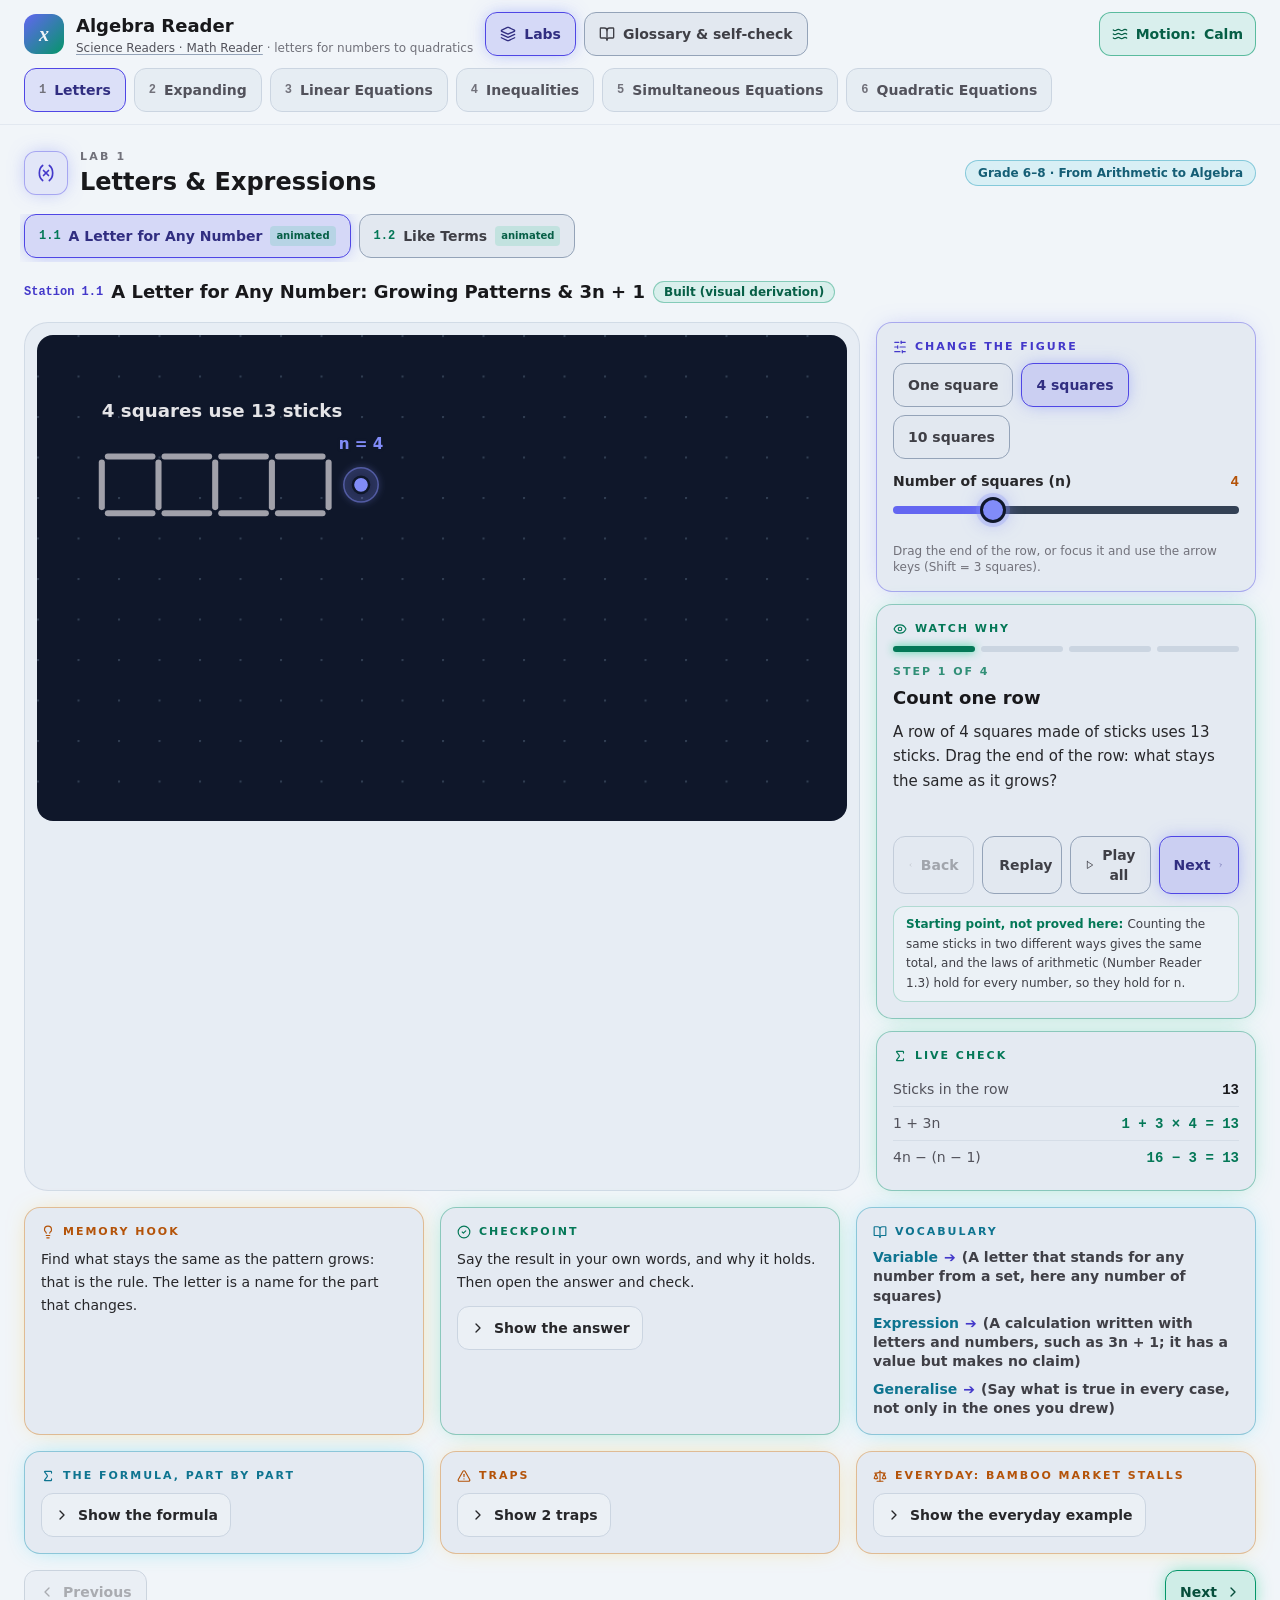
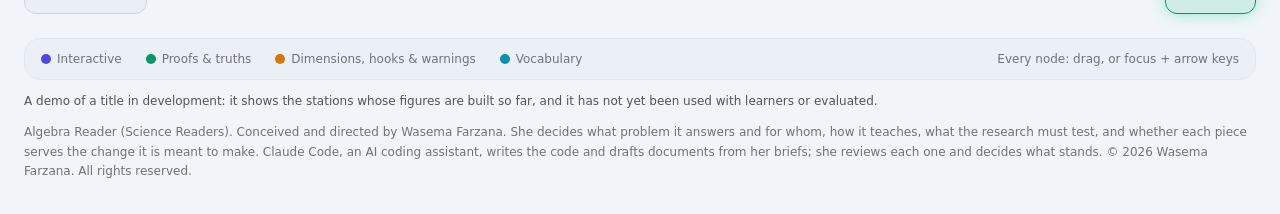
==== commit 8742d8d8: "Math Reader: republish the Number Reader and Algebra Reader demos Public editions rebuilt from Numbe" ====
--- a/math/algebra/index.html
+++ b/math/algebra/index.html
@@ -7,8 +7,8 @@
     <meta name="referrer" content="strict-origin-when-cross-origin" />
     <meta name="description" content="Algebra from a letter for any number to the quadratic formula, each rule proved on a figure the learner moves. A Science Readers title." />
     <title>Algebra Reader</title>
-    <script type="module" crossorigin src="./assets/index-BK4jazuy.js"></script>
-    <link rel="stylesheet" crossorigin href="./assets/index-CtZpb803.css">
+    <script type="module" crossorigin src="./assets/index-sUxijjec.js"></script>
+    <link rel="stylesheet" crossorigin href="./assets/index-m2rCdF_3.css">
   </head>
   <body class="bg-slate-900">
     <div id="root"></div>
--- a/math/algebra/assets/index-m2rCdF_3.css
+++ b/math/algebra/assets/index-m2rCdF_3.css
@@ -0,0 +1 @@
+*,:before,:after{--tw-border-spacing-x: 0;--tw-border-spacing-y: 0;--tw-translate-x: 0;--tw-translate-y: 0;--tw-rotate: 0;--tw-skew-x: 0;--tw-skew-y: 0;--tw-scale-x: 1;--tw-scale-y: 1;--tw-pan-x: ;--tw-pan-y: ;--tw-pinch-zoom: ;--tw-scroll-snap-strictness: proximity;--tw-gradient-from-position: ;--tw-gradient-via-position: ;--tw-gradient-to-position: ;--tw-ordinal: ;--tw-slashed-zero: ;--tw-numeric-figure: ;--tw-numeric-spacing: ;--tw-numeric-fraction: ;--tw-ring-inset: ;--tw-ring-offset-width: 0px;--tw-ring-offset-color: #fff;--tw-ring-color: rgb(147 197 253 / .5);--tw-ring-offset-shadow: 0 0 #0000;--tw-ring-shadow: 0 0 #0000;--tw-shadow: 0 0 #0000;--tw-shadow-colored: 0 0 #0000;--tw-blur: ;--tw-brightness: ;--tw-contrast: ;--tw-grayscale: ;--tw-hue-rotate: ;--tw-invert: ;--tw-saturate: ;--tw-sepia: ;--tw-drop-shadow: ;--tw-backdrop-blur: ;--tw-backdrop-brightness: ;--tw-backdrop-contrast: ;--tw-backdrop-grayscale: ;--tw-backdrop-hue-rotate: ;--tw-backdrop-invert: ;--tw-backdrop-opacity: ;--tw-backdrop-saturate: ;--tw-backdrop-sepia: ;--tw-contain-size: ;--tw-contain-layout: ;--tw-contain-paint: ;--tw-contain-style: }::backdrop{--tw-border-spacing-x: 0;--tw-border-spacing-y: 0;--tw-translate-x: 0;--tw-translate-y: 0;--tw-rotate: 0;--tw-skew-x: 0;--tw-skew-y: 0;--tw-scale-x: 1;--tw-scale-y: 1;--tw-pan-x: ;--tw-pan-y: ;--tw-pinch-zoom: ;--tw-scroll-snap-strictness: proximity;--tw-gradient-from-position: ;--tw-gradient-via-position: ;--tw-gradient-to-position: ;--tw-ordinal: ;--tw-slashed-zero: ;--tw-numeric-figure: ;--tw-numeric-spacing: ;--tw-numeric-fraction: ;--tw-ring-inset: ;--tw-ring-offset-width: 0px;--tw-ring-offset-color: #fff;--tw-ring-color: rgb(147 197 253 / .5);--tw-ring-offset-shadow: 0 0 #0000;--tw-ring-shadow: 0 0 #0000;--tw-shadow: 0 0 #0000;--tw-shadow-colored: 0 0 #0000;--tw-blur: ;--tw-brightness: ;--tw-contrast: ;--tw-grayscale: ;--tw-hue-rotate: ;--tw-invert: ;--tw-saturate: ;--tw-sepia: ;--tw-drop-shadow: ;--tw-backdrop-blur: ;--tw-backdrop-brightness: ;--tw-backdrop-contrast: ;--tw-backdrop-grayscale: ;--tw-backdrop-hue-rotate: ;--tw-backdrop-invert: ;--tw-backdrop-opacity: ;--tw-backdrop-saturate: ;--tw-backdrop-sepia: ;--tw-contain-size: ;--tw-contain-layout: ;--tw-contain-paint: ;--tw-contain-style: }*,:before,:after{box-sizing:border-box;border-width:0;border-style:solid;border-color:#e5e7eb}:before,:after{--tw-content: ""}html,:host{line-height:1.5;-webkit-text-size-adjust:100%;-moz-tab-size:4;-o-tab-size:4;tab-size:4;font-family:ui-sans-serif,system-ui,sans-serif,"Apple Color Emoji","Segoe UI Emoji",Segoe UI Symbol,"Noto Color Emoji";font-feature-settings:normal;font-variation-settings:normal;-webkit-tap-highlight-color:transparent}body{margin:0;line-height:inherit}hr{height:0;color:inherit;border-top-width:1px}abbr:where([title]){-webkit-text-decoration:underline dotted;text-decoration:underline dotted}h1,h2,h3,h4,h5,h6{font-size:inherit;font-weight:inherit}a{color:inherit;text-decoration:inherit}b,strong{font-weight:bolder}code,kbd,samp,pre{font-family:ui-monospace,SFMono-Regular,Menlo,Monaco,Consolas,Liberation Mono,Courier New,monospace;font-feature-settings:normal;font-variation-settings:normal;font-size:1em}small{font-size:80%}sub,sup{font-size:75%;line-height:0;position:relative;vertical-align:baseline}sub{bottom:-.25em}sup{top:-.5em}table{text-indent:0;border-color:inherit;border-collapse:collapse}button,input,optgroup,select,textarea{font-family:inherit;font-feature-settings:inherit;font-variation-settings:inherit;font-size:100%;font-weight:inherit;line-height:inherit;letter-spacing:inherit;color:inherit;margin:0;padding:0}button,select{text-transform:none}button,input:where([type=button]),input:where([type=reset]),input:where([type=submit]){-webkit-appearance:button;background-color:transparent;background-image:none}:-moz-focusring{outline:auto}:-moz-ui-invalid{box-shadow:none}progress{vertical-align:baseline}::-webkit-inner-spin-button,::-webkit-outer-spin-button{height:auto}[type=search]{-webkit-appearance:textfield;outline-offset:-2px}::-webkit-search-decoration{-webkit-appearance:none}::-webkit-file-upload-button{-webkit-appearance:button;font:inherit}summary{display:list-item}blockquote,dl,dd,h1,h2,h3,h4,h5,h6,hr,figure,p,pre{margin:0}fieldset{margin:0;padding:0}legend{padding:0}ol,ul,menu{list-style:none;margin:0;padding:0}dialog{padding:0}textarea{resize:vertical}input::-moz-placeholder,textarea::-moz-placeholder{opacity:1;color:#9ca3af}input::placeholder,textarea::placeholder{opacity:1;color:#9ca3af}button,[role=button]{cursor:pointer}:disabled{cursor:default}img,svg,video,canvas,audio,iframe,embed,object{display:block;vertical-align:middle}img,video{max-width:100%;height:auto}[hidden]:where(:not([hidden=until-found])){display:none}.sr-only{position:absolute;width:1px;height:1px;padding:0;margin:-1px;overflow:hidden;clip:rect(0,0,0,0);white-space:nowrap;border-width:0}.pointer-events-none{pointer-events:none}.pointer-events-auto{pointer-events:auto}.fixed{position:fixed}.bottom-4{bottom:1rem}.left-1\/2{left:50%}.z-40{z-index:40}.z-\[60\]{z-index:60}.order-first{order:-9999}.-mx-1{margin-left:-.25rem;margin-right:-.25rem}.mx-auto{margin-left:auto;margin-right:auto}.mb-1{margin-bottom:.25rem}.mb-2{margin-bottom:.5rem}.mb-3{margin-bottom:.75rem}.mb-4{margin-bottom:1rem}.ml-auto{margin-left:auto}.mt-0\.5{margin-top:.125rem}.mt-1{margin-top:.25rem}.mt-2{margin-top:.5rem}.mt-3{margin-top:.75rem}.mt-4{margin-top:1rem}.block{display:block}.inline{display:inline}.flex{display:flex}.inline-flex{display:inline-flex}.table{display:table}.grid{display:grid}.hidden{display:none}.h-1\.5{height:.375rem}.h-10{height:2.5rem}.h-11{height:2.75rem}.h-16{height:4rem}.h-2\.5{height:.625rem}.h-20{height:5rem}.h-3\.5{height:.875rem}.h-4{height:1rem}.h-5{height:1.25rem}.h-auto{height:auto}.min-h-\[44px\]{min-height:44px}.min-h-\[6\.5rem\]{min-height:6.5rem}.min-h-screen{min-height:100vh}.w-10{width:2.5rem}.w-11{width:2.75rem}.w-16{width:4rem}.w-2\.5{width:.625rem}.w-20{width:5rem}.w-3\.5{width:.875rem}.w-4{width:1rem}.w-5{width:1.25rem}.w-64{width:16rem}.w-\[min\(92vw\,380px\)\]{width:min(92vw,380px)}.w-full{width:100%}.min-w-0{min-width:0px}.min-w-max{min-width:-moz-max-content;min-width:max-content}.max-w-3xl{max-width:48rem}.max-w-\[1400px\]{max-width:1400px}.flex-1{flex:1 1 0%}.shrink{flex-shrink:1}.shrink-0{flex-shrink:0}.-translate-x-1\/2{--tw-translate-x: -50%;transform:translate(var(--tw-translate-x),var(--tw-translate-y)) rotate(var(--tw-rotate)) skew(var(--tw-skew-x)) skewY(var(--tw-skew-y)) scaleX(var(--tw-scale-x)) scaleY(var(--tw-scale-y))}.transform{transform:translate(var(--tw-translate-x),var(--tw-translate-y)) rotate(var(--tw-rotate)) skew(var(--tw-skew-x)) skewY(var(--tw-skew-y)) scaleX(var(--tw-scale-x)) scaleY(var(--tw-scale-y))}.cursor-pointer{cursor:pointer}.select-none{-webkit-user-select:none;-moz-user-select:none;user-select:none}.list-none{list-style-type:none}.grid-cols-2{grid-template-columns:repeat(2,minmax(0,1fr))}.flex-col{flex-direction:column}.flex-wrap{flex-wrap:wrap}.items-start{align-items:flex-start}.items-end{align-items:flex-end}.items-center{align-items:center}.items-baseline{align-items:baseline}.justify-center{justify-content:center}.justify-between{justify-content:space-between}.gap-1\.5{gap:.375rem}.gap-2{gap:.5rem}.gap-3{gap:.75rem}.gap-4{gap:1rem}.gap-6{gap:1.5rem}.gap-x-6{-moz-column-gap:1.5rem;column-gap:1.5rem}.gap-y-1{row-gap:.25rem}.gap-y-2{row-gap:.5rem}.space-y-1\.5>:not([hidden])~:not([hidden]){--tw-space-y-reverse: 0;margin-top:calc(.375rem * calc(1 - var(--tw-space-y-reverse)));margin-bottom:calc(.375rem * var(--tw-space-y-reverse))}.space-y-2>:not([hidden])~:not([hidden]){--tw-space-y-reverse: 0;margin-top:calc(.5rem * calc(1 - var(--tw-space-y-reverse)));margin-bottom:calc(.5rem * var(--tw-space-y-reverse))}.space-y-3>:not([hidden])~:not([hidden]){--tw-space-y-reverse: 0;margin-top:calc(.75rem * calc(1 - var(--tw-space-y-reverse)));margin-bottom:calc(.75rem * var(--tw-space-y-reverse))}.space-y-4>:not([hidden])~:not([hidden]){--tw-space-y-reverse: 0;margin-top:calc(1rem * calc(1 - var(--tw-space-y-reverse)));margin-bottom:calc(1rem * var(--tw-space-y-reverse))}.overflow-x-auto{overflow-x:auto}.rounded{border-radius:.25rem}.rounded-2xl{border-radius:1rem}.rounded-3xl{border-radius:1.5rem}.rounded-full{border-radius:9999px}.rounded-lg{border-radius:.5rem}.rounded-xl{border-radius:.75rem}.border{border-width:1px}.border-b{border-bottom-width:1px}.border-dashed{border-style:dashed}.border-amber-400{--tw-border-opacity: 1;border-color:rgb(var(--sr-amber-400) / var(--tw-border-opacity, 1))}.border-amber-400\/40{border-color:rgb(var(--sr-amber-400) / .4)}.border-amber-400\/60{border-color:rgb(var(--sr-amber-400) / .6)}.border-cyan-400{--tw-border-opacity: 1;border-color:rgb(var(--sr-cyan-400) / var(--tw-border-opacity, 1))}.border-cyan-400\/30{border-color:rgb(var(--sr-cyan-400) / .3)}.border-cyan-400\/40{border-color:rgb(var(--sr-cyan-400) / .4)}.border-emerald-400{--tw-border-opacity: 1;border-color:rgb(var(--sr-emerald-400) / var(--tw-border-opacity, 1))}.border-emerald-400\/25{border-color:rgb(var(--sr-emerald-400) / .25)}.border-emerald-400\/30{border-color:rgb(var(--sr-emerald-400) / .3)}.border-emerald-400\/40{border-color:rgb(var(--sr-emerald-400) / .4)}.border-emerald-400\/60{border-color:rgb(var(--sr-emerald-400) / .6)}.border-indigo-400{--tw-border-opacity: 1;border-color:rgb(var(--sr-indigo-400) / var(--tw-border-opacity, 1))}.border-indigo-400\/40{border-color:rgb(var(--sr-indigo-400) / .4)}.border-rose-400\/40{border-color:rgb(var(--sr-rose-400) / .4)}.border-slate-600{--tw-border-opacity: 1;border-color:rgb(var(--sr-slate-600) / var(--tw-border-opacity, 1))}.border-slate-700{--tw-border-opacity: 1;border-color:rgb(var(--sr-slate-700) / var(--tw-border-opacity, 1))}.border-slate-700\/60{border-color:rgb(var(--sr-slate-700) / .6)}.border-slate-700\/80{border-color:rgb(var(--sr-slate-700) / .8)}.border-slate-800{--tw-border-opacity: 1;border-color:rgb(var(--sr-slate-800) / var(--tw-border-opacity, 1))}.bg-amber-400{--tw-bg-opacity: 1;background-color:rgb(var(--sr-amber-400) / var(--tw-bg-opacity, 1))}.bg-amber-500\/10{background-color:rgb(var(--sr-amber-500) / .1)}.bg-amber-500\/15{background-color:rgb(var(--sr-amber-500) / .15)}.bg-cyan-400{--tw-bg-opacity: 1;background-color:rgb(var(--sr-cyan-400) / var(--tw-bg-opacity, 1))}.bg-cyan-500\/10{background-color:rgb(var(--sr-cyan-500) / .1)}.bg-cyan-500\/15{background-color:rgb(var(--sr-cyan-500) / .15)}.bg-emerald-300{--tw-bg-opacity: 1;background-color:rgb(var(--sr-emerald-300) / var(--tw-bg-opacity, 1))}.bg-emerald-400{--tw-bg-opacity: 1;background-color:rgb(var(--sr-emerald-400) / var(--tw-bg-opacity, 1))}.bg-emerald-500\/10{background-color:rgb(var(--sr-emerald-500) / .1)}.bg-emerald-500\/15{background-color:rgb(var(--sr-emerald-500) / .15)}.bg-indigo-400{--tw-bg-opacity: 1;background-color:rgb(var(--sr-indigo-400) / var(--tw-bg-opacity, 1))}.bg-indigo-500\/10{background-color:rgb(var(--sr-indigo-500) / .1)}.bg-indigo-500\/15{background-color:rgb(var(--sr-indigo-500) / .15)}.bg-indigo-500\/20{background-color:rgb(var(--sr-indigo-500) / .2)}.bg-rose-500\/10{background-color:rgb(var(--sr-rose-500) / .1)}.bg-slate-700{--tw-bg-opacity: 1;background-color:rgb(var(--sr-slate-700) / var(--tw-bg-opacity, 1))}.bg-slate-800{--tw-bg-opacity: 1;background-color:rgb(var(--sr-slate-800) / var(--tw-bg-opacity, 1))}.bg-slate-800\/40{background-color:rgb(var(--sr-slate-800) / .4)}.bg-slate-800\/50{background-color:rgb(var(--sr-slate-800) / .5)}.bg-slate-800\/60{background-color:rgb(var(--sr-slate-800) / .6)}.bg-slate-800\/70{background-color:rgb(var(--sr-slate-800) / .7)}.bg-slate-800\/80{background-color:rgb(var(--sr-slate-800) / .8)}.bg-slate-800\/95{background-color:rgb(var(--sr-slate-800) / .95)}.bg-slate-900{--tw-bg-opacity: 1;background-color:rgb(var(--sr-slate-900) / var(--tw-bg-opacity, 1))}.bg-slate-900\/60{background-color:rgb(var(--sr-slate-900) / .6)}.bg-slate-900\/70{background-color:rgb(var(--sr-slate-900) / .7)}.bg-slate-900\/80{background-color:rgb(var(--sr-slate-900) / .8)}.bg-slate-900\/90{background-color:rgb(var(--sr-slate-900) / .9)}.bg-gradient-to-br{background-image:linear-gradient(to bottom right,var(--tw-gradient-stops))}.from-indigo-500{--tw-gradient-from: rgb(var(--sr-indigo-500) / 1) var(--tw-gradient-from-position);--tw-gradient-to: rgb(var(--sr-indigo-500) / 0) var(--tw-gradient-to-position);--tw-gradient-stops: var(--tw-gradient-from), var(--tw-gradient-to)}.to-emerald-400{--tw-gradient-to: rgb(var(--sr-emerald-400) / 1) var(--tw-gradient-to-position)}.p-1{padding:.25rem}.p-2{padding:.5rem}.p-3{padding:.75rem}.p-4{padding:1rem}.p-5{padding:1.25rem}.px-1{padding-left:.25rem;padding-right:.25rem}.px-1\.5{padding-left:.375rem;padding-right:.375rem}.px-2\.5{padding-left:.625rem;padding-right:.625rem}.px-3{padding-left:.75rem;padding-right:.75rem}.px-3\.5{padding-left:.875rem;padding-right:.875rem}.px-4{padding-left:1rem;padding-right:1rem}.py-0\.5{padding-top:.125rem;padding-bottom:.125rem}.py-1{padding-top:.25rem;padding-bottom:.25rem}.py-1\.5{padding-top:.375rem;padding-bottom:.375rem}.py-2{padding-top:.5rem;padding-bottom:.5rem}.py-3{padding-top:.75rem;padding-bottom:.75rem}.py-6{padding-top:1.5rem;padding-bottom:1.5rem}.pb-1{padding-bottom:.25rem}.pb-3{padding-bottom:.75rem}.pb-8{padding-bottom:2rem}.text-left{text-align:left}.font-mono{font-family:ui-monospace,SFMono-Regular,Menlo,Monaco,Consolas,Liberation Mono,Courier New,monospace}.font-serif{font-family:ui-serif,Georgia,Cambria,Times New Roman,Times,serif}.text-\[0\.92em\]{font-size:.92em}.text-\[10px\]{font-size:10px}.text-\[11px\]{font-size:11px}.text-\[15px\]{font-size:15px}.text-base{font-size:1rem;line-height:1.5rem}.text-lg{font-size:1.125rem;line-height:1.75rem}.text-sm{font-size:.875rem;line-height:1.25rem}.text-xl{font-size:1.25rem;line-height:1.75rem}.text-xs{font-size:.75rem;line-height:1rem}.font-bold{font-weight:700}.font-semibold{font-weight:600}.uppercase{text-transform:uppercase}.italic{font-style:italic}.not-italic{font-style:normal}.leading-relaxed{line-height:1.625}.leading-snug{line-height:1.375}.leading-tight{line-height:1.25}.tracking-\[0\.18em\]{letter-spacing:.18em}.tracking-\[0\.2em\]{letter-spacing:.2em}.text-amber-100{--tw-text-opacity: 1;color:rgb(var(--sr-amber-100) / var(--tw-text-opacity, 1))}.text-amber-200{--tw-text-opacity: 1;color:rgb(var(--sr-amber-200) / var(--tw-text-opacity, 1))}.text-amber-300{--tw-text-opacity: 1;color:rgb(var(--sr-amber-300) / var(--tw-text-opacity, 1))}.text-cyan-100{--tw-text-opacity: 1;color:rgb(var(--sr-cyan-100) / var(--tw-text-opacity, 1))}.text-cyan-200{--tw-text-opacity: 1;color:rgb(var(--sr-cyan-200) / var(--tw-text-opacity, 1))}.text-cyan-300{--tw-text-opacity: 1;color:rgb(var(--sr-cyan-300) / var(--tw-text-opacity, 1))}.text-emerald-100{--tw-text-opacity: 1;color:rgb(var(--sr-emerald-100) / var(--tw-text-opacity, 1))}.text-emerald-100\/90{color:rgb(var(--sr-emerald-100) / .9)}.text-emerald-200{--tw-text-opacity: 1;color:rgb(var(--sr-emerald-200) / var(--tw-text-opacity, 1))}.text-emerald-300{--tw-text-opacity: 1;color:rgb(var(--sr-emerald-300) / var(--tw-text-opacity, 1))}.text-emerald-300\/80{color:rgb(var(--sr-emerald-300) / .8)}.text-indigo-100{--tw-text-opacity: 1;color:rgb(var(--sr-indigo-100) / var(--tw-text-opacity, 1))}.text-indigo-200{--tw-text-opacity: 1;color:rgb(var(--sr-indigo-200) / var(--tw-text-opacity, 1))}.text-indigo-300{--tw-text-opacity: 1;color:rgb(var(--sr-indigo-300) / var(--tw-text-opacity, 1))}.text-rose-100{--tw-text-opacity: 1;color:rgb(var(--sr-rose-100) / var(--tw-text-opacity, 1))}.text-rose-300{--tw-text-opacity: 1;color:rgb(var(--sr-rose-300) / var(--tw-text-opacity, 1))}.text-slate-900{--tw-text-opacity: 1;color:rgb(var(--sr-slate-900) / var(--tw-text-opacity, 1))}.text-zinc-100{--tw-text-opacity: 1;color:rgb(var(--sr-zinc-100) / var(--tw-text-opacity, 1))}.text-zinc-200{--tw-text-opacity: 1;color:rgb(var(--sr-zinc-200) / var(--tw-text-opacity, 1))}.text-zinc-300{--tw-text-opacity: 1;color:rgb(var(--sr-zinc-300) / var(--tw-text-opacity, 1))}.text-zinc-400{--tw-text-opacity: 1;color:rgb(var(--sr-zinc-400) / var(--tw-text-opacity, 1))}.text-zinc-500{--tw-text-opacity: 1;color:rgb(var(--sr-zinc-500) / var(--tw-text-opacity, 1))}.underline{text-decoration-line:underline}.decoration-slate-600{text-decoration-color:rgb(var(--sr-slate-600) / 1)}.underline-offset-2{text-underline-offset:2px}.antialiased{-webkit-font-smoothing:antialiased;-moz-osx-font-smoothing:grayscale}.opacity-70{opacity:.7}.shadow-\[0_0_18px_-4px_rgba\(129\,140\,248\,0\.8\)\]{--tw-shadow: 0 0 18px -4px rgba(129,140,248,.8);--tw-shadow-colored: 0 0 18px -4px var(--tw-shadow-color);box-shadow:var(--tw-ring-offset-shadow, 0 0 #0000),var(--tw-ring-shadow, 0 0 #0000),var(--tw-shadow)}.shadow-\[0_0_18px_-4px_rgba\(251\,191\,36\,0\.7\)\]{--tw-shadow: 0 0 18px -4px rgba(251,191,36,.7);--tw-shadow-colored: 0 0 18px -4px var(--tw-shadow-color);box-shadow:var(--tw-ring-offset-shadow, 0 0 #0000),var(--tw-ring-shadow, 0 0 #0000),var(--tw-shadow)}.shadow-\[0_0_18px_-4px_rgba\(34\,211\,238\,0\.8\)\]{--tw-shadow: 0 0 18px -4px rgba(34,211,238,.8);--tw-shadow-colored: 0 0 18px -4px var(--tw-shadow-color);box-shadow:var(--tw-ring-offset-shadow, 0 0 #0000),var(--tw-ring-shadow, 0 0 #0000),var(--tw-shadow)}.shadow-\[0_0_18px_-4px_rgba\(52\,211\,153\,0\.8\)\]{--tw-shadow: 0 0 18px -4px rgba(52,211,153,.8);--tw-shadow-colored: 0 0 18px -4px var(--tw-shadow-color);box-shadow:var(--tw-ring-offset-shadow, 0 0 #0000),var(--tw-ring-shadow, 0 0 #0000),var(--tw-shadow)}.shadow-\[0_0_20px_-6px_rgba\(129\,140\,248\,0\.8\)\]{--tw-shadow: 0 0 20px -6px rgba(129,140,248,.8);--tw-shadow-colored: 0 0 20px -6px var(--tw-shadow-color);box-shadow:var(--tw-ring-offset-shadow, 0 0 #0000),var(--tw-ring-shadow, 0 0 #0000),var(--tw-shadow)}.shadow-\[0_0_24px_-10px_rgba\(129\,140\,248\,0\.7\)\]{--tw-shadow: 0 0 24px -10px rgba(129,140,248,.7);--tw-shadow-colored: 0 0 24px -10px var(--tw-shadow-color);box-shadow:var(--tw-ring-offset-shadow, 0 0 #0000),var(--tw-ring-shadow, 0 0 #0000),var(--tw-shadow)}.shadow-\[0_0_24px_-10px_rgba\(251\,191\,36\,0\.6\)\]{--tw-shadow: 0 0 24px -10px rgba(251,191,36,.6);--tw-shadow-colored: 0 0 24px -10px var(--tw-shadow-color);box-shadow:var(--tw-ring-offset-shadow, 0 0 #0000),var(--tw-ring-shadow, 0 0 #0000),var(--tw-shadow)}.shadow-\[0_0_24px_-10px_rgba\(34\,211\,238\,0\.7\)\]{--tw-shadow: 0 0 24px -10px rgba(34,211,238,.7);--tw-shadow-colored: 0 0 24px -10px var(--tw-shadow-color);box-shadow:var(--tw-ring-offset-shadow, 0 0 #0000),var(--tw-ring-shadow, 0 0 #0000),var(--tw-shadow)}.shadow-\[0_0_24px_-10px_rgba\(52\,211\,153\,0\.7\)\]{--tw-shadow: 0 0 24px -10px rgba(52,211,153,.7);--tw-shadow-colored: 0 0 24px -10px var(--tw-shadow-color);box-shadow:var(--tw-ring-offset-shadow, 0 0 #0000),var(--tw-ring-shadow, 0 0 #0000),var(--tw-shadow)}.shadow-\[0_0_30px_-6px_rgba\(52\,211\,153\,0\.55\)\]{--tw-shadow: 0 0 30px -6px rgba(52,211,153,.55);--tw-shadow-colored: 0 0 30px -6px var(--tw-shadow-color);box-shadow:var(--tw-ring-offset-shadow, 0 0 #0000),var(--tw-ring-shadow, 0 0 #0000),var(--tw-shadow)}.shadow-\[0_0_8px_rgba\(52\,211\,153\,0\.9\)\]{--tw-shadow: 0 0 8px rgba(52,211,153,.9);--tw-shadow-colored: 0 0 8px var(--tw-shadow-color);box-shadow:var(--tw-ring-offset-shadow, 0 0 #0000),var(--tw-ring-shadow, 0 0 #0000),var(--tw-shadow)}.outline{outline-style:solid}.blur{--tw-blur: blur(8px);filter:var(--tw-blur) var(--tw-brightness) var(--tw-contrast) var(--tw-grayscale) var(--tw-hue-rotate) var(--tw-invert) var(--tw-saturate) var(--tw-sepia) var(--tw-drop-shadow)}.filter{filter:var(--tw-blur) var(--tw-brightness) var(--tw-contrast) var(--tw-grayscale) var(--tw-hue-rotate) var(--tw-invert) var(--tw-saturate) var(--tw-sepia) var(--tw-drop-shadow)}.backdrop-blur{--tw-backdrop-blur: blur(8px);-webkit-backdrop-filter:var(--tw-backdrop-blur) var(--tw-backdrop-brightness) var(--tw-backdrop-contrast) var(--tw-backdrop-grayscale) var(--tw-backdrop-hue-rotate) var(--tw-backdrop-invert) var(--tw-backdrop-opacity) var(--tw-backdrop-saturate) var(--tw-backdrop-sepia);backdrop-filter:var(--tw-backdrop-blur) var(--tw-backdrop-brightness) var(--tw-backdrop-contrast) var(--tw-backdrop-grayscale) var(--tw-backdrop-hue-rotate) var(--tw-backdrop-invert) var(--tw-backdrop-opacity) var(--tw-backdrop-saturate) var(--tw-backdrop-sepia)}.transition{transition-property:color,background-color,border-color,text-decoration-color,fill,stroke,opacity,box-shadow,transform,filter,backdrop-filter;transition-timing-function:cubic-bezier(.4,0,.2,1);transition-duration:.15s}.ease-in-out{transition-timing-function:cubic-bezier(.4,0,.2,1)}:root{color-scheme:dark;--sr-slate-50: 248 250 252;--sr-slate-100: 241 245 249;--sr-slate-200: 226 232 240;--sr-slate-300: 203 213 225;--sr-slate-400: 148 163 184;--sr-slate-500: 100 116 139;--sr-slate-600: 71 85 105;--sr-slate-700: 51 65 85;--sr-slate-800: 30 41 59;--sr-slate-900: 15 23 42;--sr-slate-950: 2 6 23;--sr-zinc-50: 250 250 250;--sr-zinc-100: 244 244 245;--sr-zinc-200: 228 228 231;--sr-zinc-300: 212 212 216;--sr-zinc-400: 161 161 170;--sr-zinc-500: 113 113 122;--sr-zinc-600: 82 82 91;--sr-zinc-700: 63 63 70;--sr-zinc-800: 39 39 42;--sr-zinc-900: 24 24 27;--sr-zinc-950: 9 9 11;--sr-emerald-50: 236 253 245;--sr-emerald-100: 209 250 229;--sr-emerald-200: 167 243 208;--sr-emerald-300: 110 231 183;--sr-emerald-400: 52 211 153;--sr-emerald-500: 16 185 129;--sr-emerald-600: 5 150 105;--sr-emerald-700: 4 120 87;--sr-emerald-800: 6 95 70;--sr-emerald-900: 6 78 59;--sr-emerald-950: 2 44 34;--sr-cyan-50: 236 254 255;--sr-cyan-100: 207 250 254;--sr-cyan-200: 165 243 252;--sr-cyan-300: 103 232 249;--sr-cyan-400: 34 211 238;--sr-cyan-500: 6 182 212;--sr-cyan-600: 8 145 178;--sr-cyan-700: 14 116 144;--sr-cyan-800: 21 94 117;--sr-cyan-900: 22 78 99;--sr-cyan-950: 8 51 68;--sr-amber-50: 255 251 235;--sr-amber-100: 254 243 199;--sr-amber-200: 253 230 138;--sr-amber-300: 252 211 77;--sr-amber-400: 251 191 36;--sr-amber-500: 245 158 11;--sr-amber-600: 217 119 6;--sr-amber-700: 180 83 9;--sr-amber-800: 146 64 14;--sr-amber-900: 120 53 15;--sr-amber-950: 69 26 3;--sr-indigo-50: 238 242 255;--sr-indigo-100: 224 231 255;--sr-indigo-200: 199 210 254;--sr-indigo-300: 165 180 252;--sr-indigo-400: 129 140 248;--sr-indigo-500: 99 102 241;--sr-indigo-600: 79 70 229;--sr-indigo-700: 67 56 202;--sr-indigo-800: 55 48 163;--sr-indigo-900: 49 46 129;--sr-indigo-950: 30 27 75;--sr-rose-50: 255 241 242;--sr-rose-100: 255 228 230;--sr-rose-200: 254 205 211;--sr-rose-300: 253 164 175;--sr-rose-400: 251 113 133;--sr-rose-500: 244 63 94;--sr-rose-600: 225 29 72;--sr-rose-700: 190 18 60;--sr-rose-800: 159 18 57;--sr-rose-900: 136 19 55;--sr-rose-950: 76 5 25;--sr-yellow-50: 254 252 232;--sr-yellow-100: 254 249 195;--sr-yellow-200: 254 240 138;--sr-yellow-300: 253 224 71;--sr-yellow-400: 250 204 21;--sr-yellow-500: 234 179 8;--sr-yellow-600: 202 138 4;--sr-yellow-700: 161 98 7;--sr-yellow-800: 133 77 14;--sr-yellow-900: 113 63 18;--sr-yellow-950: 66 32 6;--sr-violet-50: 245 243 255;--sr-violet-100: 237 233 254;--sr-violet-200: 221 214 254;--sr-violet-300: 196 181 253;--sr-violet-400: 167 139 250;--sr-violet-500: 139 92 246;--sr-violet-600: 124 58 237;--sr-violet-700: 109 40 217;--sr-violet-800: 91 33 182;--sr-violet-900: 76 29 149;--sr-violet-950: 46 16 101;--sr-teal-50: 240 253 250;--sr-teal-100: 204 251 241;--sr-teal-200: 153 246 228;--sr-teal-300: 94 234 212;--sr-teal-400: 45 212 191;--sr-teal-500: 20 184 166;--sr-teal-600: 13 148 136;--sr-teal-700: 15 118 110;--sr-teal-800: 17 94 89;--sr-teal-900: 19 78 74;--sr-teal-950: 4 47 46;--sr-sky-50: 240 249 255;--sr-sky-100: 224 242 254;--sr-sky-200: 186 230 253;--sr-sky-300: 125 211 252;--sr-sky-400: 56 189 248;--sr-sky-500: 14 165 233;--sr-sky-600: 2 132 199;--sr-sky-700: 3 105 161;--sr-sky-800: 7 89 133;--sr-sky-900: 12 74 110;--sr-sky-950: 8 47 73;--sr-purple-50: 250 245 255;--sr-purple-100: 243 232 255;--sr-purple-200: 233 213 255;--sr-purple-300: 216 180 254;--sr-purple-400: 192 132 252;--sr-purple-500: 168 85 247;--sr-purple-600: 147 51 234;--sr-purple-700: 126 34 206;--sr-purple-800: 107 33 168;--sr-purple-900: 88 28 135;--sr-purple-950: 59 7 100;--sr-pink-50: 253 242 248;--sr-pink-100: 252 231 243;--sr-pink-200: 251 207 232;--sr-pink-300: 249 168 212;--sr-pink-400: 244 114 182;--sr-pink-500: 236 72 153;--sr-pink-600: 219 39 119;--sr-pink-700: 190 24 93;--sr-pink-800: 157 23 77;--sr-pink-900: 131 24 67;--sr-pink-950: 80 7 36;--sr-orange-50: 255 247 237;--sr-orange-100: 255 237 213;--sr-orange-200: 254 215 170;--sr-orange-300: 253 186 116;--sr-orange-400: 251 146 60;--sr-orange-500: 249 115 22;--sr-orange-600: 234 88 12;--sr-orange-700: 194 65 12;--sr-orange-800: 154 52 18;--sr-orange-900: 124 45 18;--sr-orange-950: 67 20 7;--sr-lime-50: 247 254 231;--sr-lime-100: 236 252 203;--sr-lime-200: 217 249 157;--sr-lime-300: 190 242 100;--sr-lime-400: 163 230 53;--sr-lime-500: 132 204 22;--sr-lime-600: 101 163 13;--sr-lime-700: 77 124 15;--sr-lime-800: 63 98 18;--sr-lime-900: 54 83 20;--sr-lime-950: 26 46 5;--sr-fuchsia-50: 253 244 255;--sr-fuchsia-100: 250 232 255;--sr-fuchsia-200: 245 208 254;--sr-fuchsia-300: 240 171 252;--sr-fuchsia-400: 232 121 249;--sr-fuchsia-500: 217 70 239;--sr-fuchsia-600: 192 38 211;--sr-fuchsia-700: 162 28 175;--sr-fuchsia-800: 134 25 143;--sr-fuchsia-900: 112 26 117;--sr-fuchsia-950: 74 4 78;--sr-blue-50: 239 246 255;--sr-blue-100: 219 234 254;--sr-blue-200: 191 219 254;--sr-blue-300: 147 197 253;--sr-blue-400: 96 165 250;--sr-blue-500: 59 130 246;--sr-blue-600: 37 99 235;--sr-blue-700: 29 78 216;--sr-blue-800: 30 64 175;--sr-blue-900: 30 58 138;--sr-blue-950: 23 37 84}@media (prefers-color-scheme: light){:root{color-scheme:light;--sr-slate-50: 2 6 23;--sr-slate-100: 15 23 42;--sr-slate-200: 30 41 59;--sr-slate-300: 51 65 85;--sr-slate-400: 71 85 105;--sr-slate-500: 100 116 139;--sr-slate-600: 148 163 184;--sr-slate-700: 203 213 225;--sr-slate-800: 226 232 240;--sr-slate-900: 241 245 249;--sr-slate-950: 248 250 252;--sr-zinc-50: 9 9 11;--sr-zinc-100: 24 24 27;--sr-zinc-200: 39 39 42;--sr-zinc-300: 63 63 70;--sr-zinc-400: 82 82 91;--sr-zinc-500: 113 113 122;--sr-zinc-600: 161 161 170;--sr-zinc-700: 212 212 216;--sr-zinc-800: 228 228 231;--sr-zinc-900: 244 244 245;--sr-zinc-950: 250 250 250;--sr-emerald-50: 2 44 34;--sr-emerald-100: 6 78 59;--sr-emerald-200: 6 95 70;--sr-emerald-300: 4 120 87;--sr-emerald-400: 5 150 105;--sr-emerald-500: 16 185 129;--sr-emerald-600: 52 211 153;--sr-emerald-700: 110 231 183;--sr-emerald-800: 167 243 208;--sr-emerald-900: 209 250 229;--sr-emerald-950: 236 253 245;--sr-cyan-50: 8 51 68;--sr-cyan-100: 22 78 99;--sr-cyan-200: 21 94 117;--sr-cyan-300: 14 116 144;--sr-cyan-400: 8 145 178;--sr-cyan-500: 6 182 212;--sr-cyan-600: 34 211 238;--sr-cyan-700: 103 232 249;--sr-cyan-800: 165 243 252;--sr-cyan-900: 207 250 254;--sr-cyan-950: 236 254 255;--sr-amber-50: 69 26 3;--sr-amber-100: 120 53 15;--sr-amber-200: 146 64 14;--sr-amber-300: 180 83 9;--sr-amber-400: 217 119 6;--sr-amber-500: 245 158 11;--sr-amber-600: 251 191 36;--sr-amber-700: 252 211 77;--sr-amber-800: 253 230 138;--sr-amber-900: 254 243 199;--sr-amber-950: 255 251 235;--sr-indigo-50: 30 27 75;--sr-indigo-100: 49 46 129;--sr-indigo-200: 55 48 163;--sr-indigo-300: 67 56 202;--sr-indigo-400: 79 70 229;--sr-indigo-500: 99 102 241;--sr-indigo-600: 129 140 248;--sr-indigo-700: 165 180 252;--sr-indigo-800: 199 210 254;--sr-indigo-900: 224 231 255;--sr-indigo-950: 238 242 255;--sr-rose-50: 76 5 25;--sr-rose-100: 136 19 55;--sr-rose-200: 159 18 57;--sr-rose-300: 190 18 60;--sr-rose-400: 225 29 72;--sr-rose-500: 244 63 94;--sr-rose-600: 251 113 133;--sr-rose-700: 253 164 175;--sr-rose-800: 254 205 211;--sr-rose-900: 255 228 230;--sr-rose-950: 255 241 242;--sr-yellow-50: 66 32 6;--sr-yellow-100: 113 63 18;--sr-yellow-200: 133 77 14;--sr-yellow-300: 161 98 7;--sr-yellow-400: 202 138 4;--sr-yellow-500: 234 179 8;--sr-yellow-600: 250 204 21;--sr-yellow-700: 253 224 71;--sr-yellow-800: 254 240 138;--sr-yellow-900: 254 249 195;--sr-yellow-950: 254 252 232;--sr-violet-50: 46 16 101;--sr-violet-100: 76 29 149;--sr-violet-200: 91 33 182;--sr-violet-300: 109 40 217;--sr-violet-400: 124 58 237;--sr-violet-500: 139 92 246;--sr-violet-600: 167 139 250;--sr-violet-700: 196 181 253;--sr-violet-800: 221 214 254;--sr-violet-900: 237 233 254;--sr-violet-950: 245 243 255;--sr-teal-50: 4 47 46;--sr-teal-100: 19 78 74;--sr-teal-200: 17 94 89;--sr-teal-300: 15 118 110;--sr-teal-400: 13 148 136;--sr-teal-500: 20 184 166;--sr-teal-600: 45 212 191;--sr-teal-700: 94 234 212;--sr-teal-800: 153 246 228;--sr-teal-900: 204 251 241;--sr-teal-950: 240 253 250;--sr-sky-50: 8 47 73;--sr-sky-100: 12 74 110;--sr-sky-200: 7 89 133;--sr-sky-300: 3 105 161;--sr-sky-400: 2 132 199;--sr-sky-500: 14 165 233;--sr-sky-600: 56 189 248;--sr-sky-700: 125 211 252;--sr-sky-800: 186 230 253;--sr-sky-900: 224 242 254;--sr-sky-950: 240 249 255;--sr-purple-50: 59 7 100;--sr-purple-100: 88 28 135;--sr-purple-200: 107 33 168;--sr-purple-300: 126 34 206;--sr-purple-400: 147 51 234;--sr-purple-500: 168 85 247;--sr-purple-600: 192 132 252;--sr-purple-700: 216 180 254;--sr-purple-800: 233 213 255;--sr-purple-900: 243 232 255;--sr-purple-950: 250 245 255;--sr-pink-50: 80 7 36;--sr-pink-100: 131 24 67;--sr-pink-200: 157 23 77;--sr-pink-300: 190 24 93;--sr-pink-400: 219 39 119;--sr-pink-500: 236 72 153;--sr-pink-600: 244 114 182;--sr-pink-700: 249 168 212;--sr-pink-800: 251 207 232;--sr-pink-900: 252 231 243;--sr-pink-950: 253 242 248;--sr-orange-50: 67 20 7;--sr-orange-100: 124 45 18;--sr-orange-200: 154 52 18;--sr-orange-300: 194 65 12;--sr-orange-400: 234 88 12;--sr-orange-500: 249 115 22;--sr-orange-600: 251 146 60;--sr-orange-700: 253 186 116;--sr-orange-800: 254 215 170;--sr-orange-900: 255 237 213;--sr-orange-950: 255 247 237;--sr-lime-50: 26 46 5;--sr-lime-100: 54 83 20;--sr-lime-200: 63 98 18;--sr-lime-300: 77 124 15;--sr-lime-400: 101 163 13;--sr-lime-500: 132 204 22;--sr-lime-600: 163 230 53;--sr-lime-700: 190 242 100;--sr-lime-800: 217 249 157;--sr-lime-900: 236 252 203;--sr-lime-950: 247 254 231;--sr-fuchsia-50: 74 4 78;--sr-fuchsia-100: 112 26 117;--sr-fuchsia-200: 134 25 143;--sr-fuchsia-300: 162 28 175;--sr-fuchsia-400: 192 38 211;--sr-fuchsia-500: 217 70 239;--sr-fuchsia-600: 232 121 249;--sr-fuchsia-700: 240 171 252;--sr-fuchsia-800: 245 208 254;--sr-fuchsia-900: 250 232 255;--sr-fuchsia-950: 253 244 255;--sr-blue-50: 23 37 84;--sr-blue-100: 30 58 138;--sr-blue-200: 30 64 175;--sr-blue-300: 29 78 216;--sr-blue-400: 37 99 235;--sr-blue-500: 59 130 246;--sr-blue-600: 96 165 250;--sr-blue-700: 147 197 253;--sr-blue-800: 191 219 254;--sr-blue-900: 219 234 254;--sr-blue-950: 239 246 255}}.sr-dark-surface{background-color:#0f172a}.placeholder\:text-zinc-500::-moz-placeholder{--tw-text-opacity: 1;color:rgb(var(--sr-zinc-500) / var(--tw-text-opacity, 1))}.placeholder\:text-zinc-500::placeholder{--tw-text-opacity: 1;color:rgb(var(--sr-zinc-500) / var(--tw-text-opacity, 1))}.last\:border-b-0:last-child{border-bottom-width:0px}.hover\:border-slate-500:hover{--tw-border-opacity: 1;border-color:rgb(var(--sr-slate-500) / var(--tw-border-opacity, 1))}.hover\:border-slate-600:hover{--tw-border-opacity: 1;border-color:rgb(var(--sr-slate-600) / var(--tw-border-opacity, 1))}.hover\:bg-slate-700:hover{--tw-bg-opacity: 1;background-color:rgb(var(--sr-slate-700) / var(--tw-bg-opacity, 1))}.hover\:text-zinc-100:hover{--tw-text-opacity: 1;color:rgb(var(--sr-zinc-100) / var(--tw-text-opacity, 1))}.hover\:text-zinc-200:hover{--tw-text-opacity: 1;color:rgb(var(--sr-zinc-200) / var(--tw-text-opacity, 1))}.focus\:border-cyan-400:focus{--tw-border-opacity: 1;border-color:rgb(var(--sr-cyan-400) / var(--tw-border-opacity, 1))}.focus\:outline-none:focus{outline:2px solid transparent;outline-offset:2px}.focus-visible\:ring-2:focus-visible{--tw-ring-offset-shadow: var(--tw-ring-inset) 0 0 0 var(--tw-ring-offset-width) var(--tw-ring-offset-color);--tw-ring-shadow: var(--tw-ring-inset) 0 0 0 calc(2px + var(--tw-ring-offset-width)) var(--tw-ring-color);box-shadow:var(--tw-ring-offset-shadow),var(--tw-ring-shadow),var(--tw-shadow, 0 0 #0000)}.focus-visible\:ring-indigo-400:focus-visible{--tw-ring-opacity: 1;--tw-ring-color: rgb(var(--sr-indigo-400) / var(--tw-ring-opacity, 1))}.focus-visible\:ring-zinc-200:focus-visible{--tw-ring-opacity: 1;--tw-ring-color: rgb(var(--sr-zinc-200) / var(--tw-ring-opacity, 1))}.disabled\:cursor-not-allowed:disabled{cursor:not-allowed}.disabled\:opacity-40:disabled{opacity:.4}.group[open] .group-open\:rotate-90{--tw-rotate: 90deg;transform:translate(var(--tw-translate-x),var(--tw-translate-y)) rotate(var(--tw-rotate)) skew(var(--tw-skew-x)) skewY(var(--tw-skew-y)) scaleX(var(--tw-scale-x)) scaleY(var(--tw-scale-y))}@media (min-width: 640px){.sm\:sticky{position:sticky}.sm\:left-6{left:1.5rem}.sm\:top-0{top:0}.sm\:inline{display:inline}.sm\:translate-x-0{--tw-translate-x: 0px;transform:translate(var(--tw-translate-x),var(--tw-translate-y)) rotate(var(--tw-rotate)) skew(var(--tw-skew-x)) skewY(var(--tw-skew-y)) scaleX(var(--tw-scale-x)) scaleY(var(--tw-scale-y))}.sm\:grid-cols-4{grid-template-columns:repeat(4,minmax(0,1fr))}.sm\:p-3{padding:.75rem}.sm\:px-6{padding-left:1.5rem;padding-right:1.5rem}.sm\:text-2xl{font-size:1.5rem;line-height:2rem}.sm\:text-lg{font-size:1.125rem;line-height:1.75rem}}@media (min-width: 768px){.md\:grid-cols-2{grid-template-columns:repeat(2,minmax(0,1fr))}}@media (min-width: 1024px){.lg\:grid-cols-\[minmax\(0\,7fr\)_minmax\(0\,5fr\)\]{grid-template-columns:minmax(0,7fr) minmax(0,5fr)}}@media (min-width: 1280px){.xl\:order-none{order:0}.xl\:grid-cols-3{grid-template-columns:repeat(3,minmax(0,1fr))}.xl\:grid-cols-\[minmax\(0\,1fr\)_380px\]{grid-template-columns:minmax(0,1fr) 380px}}
